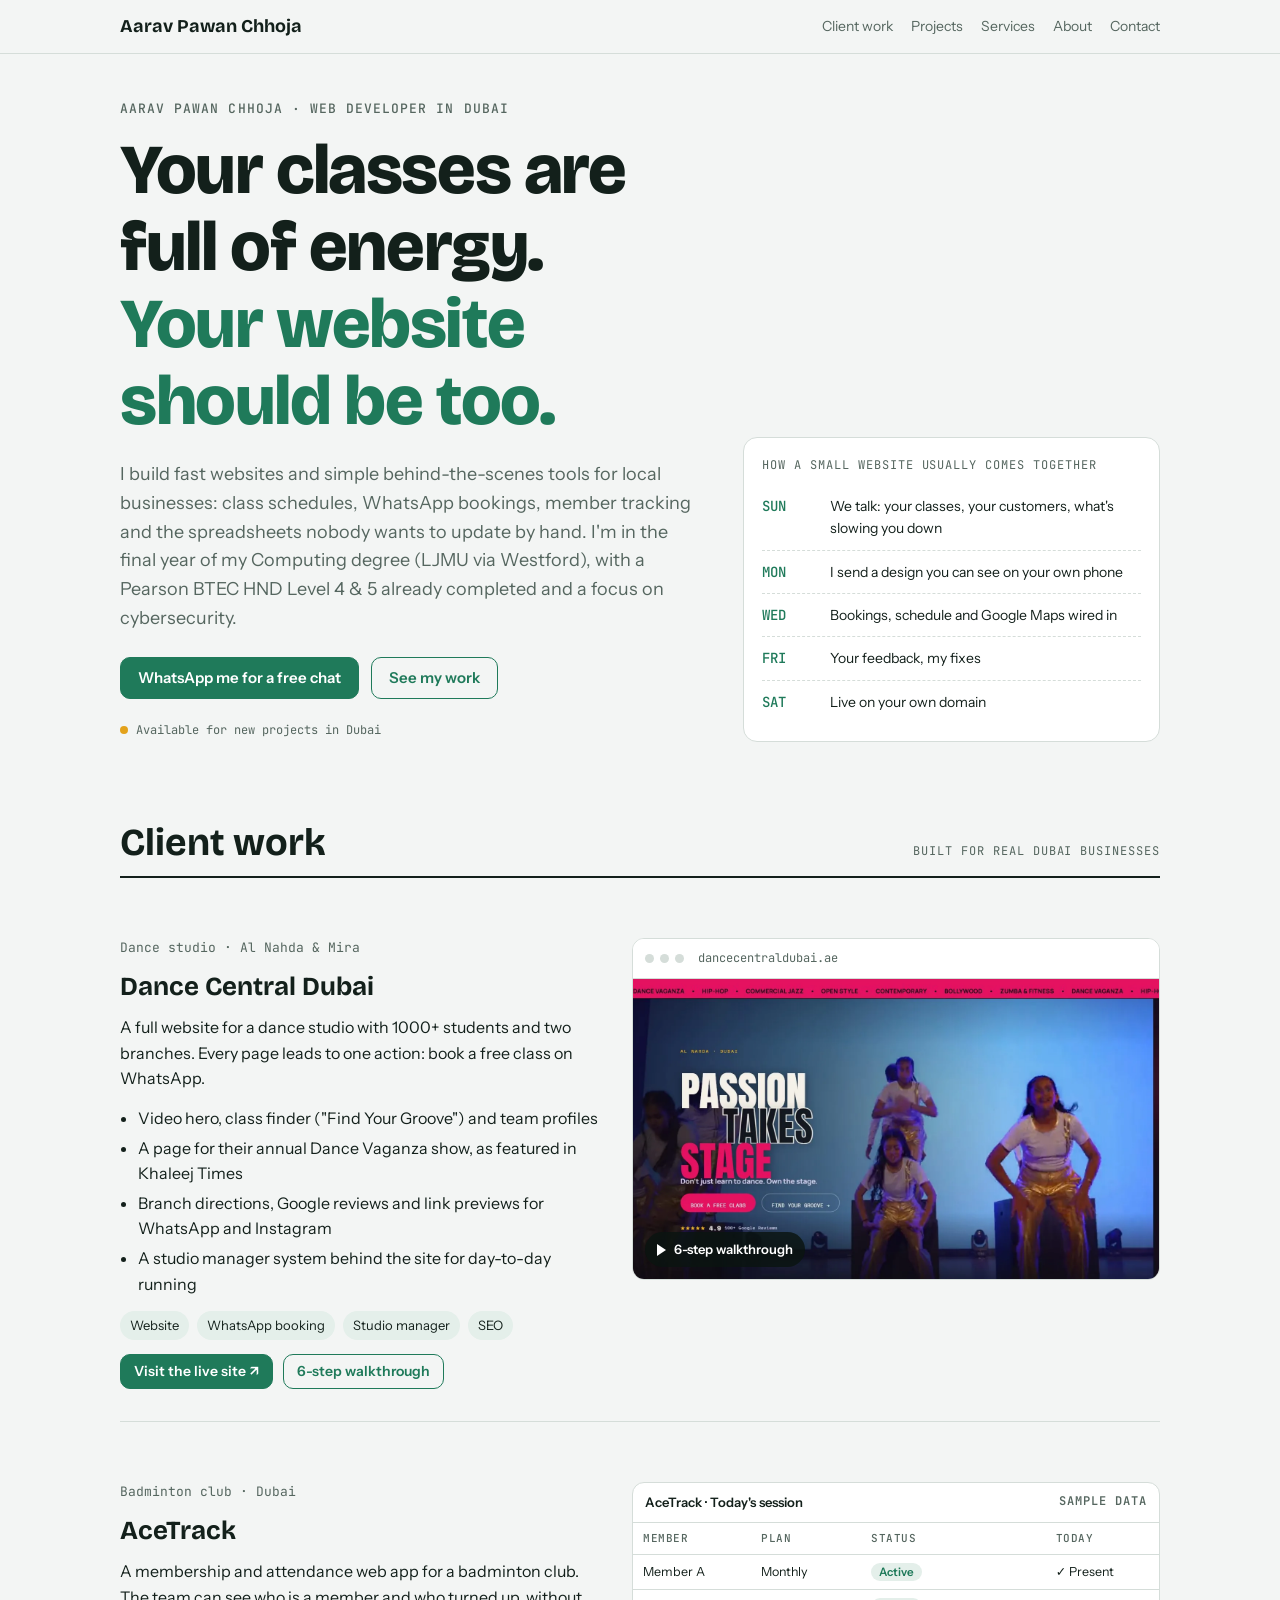
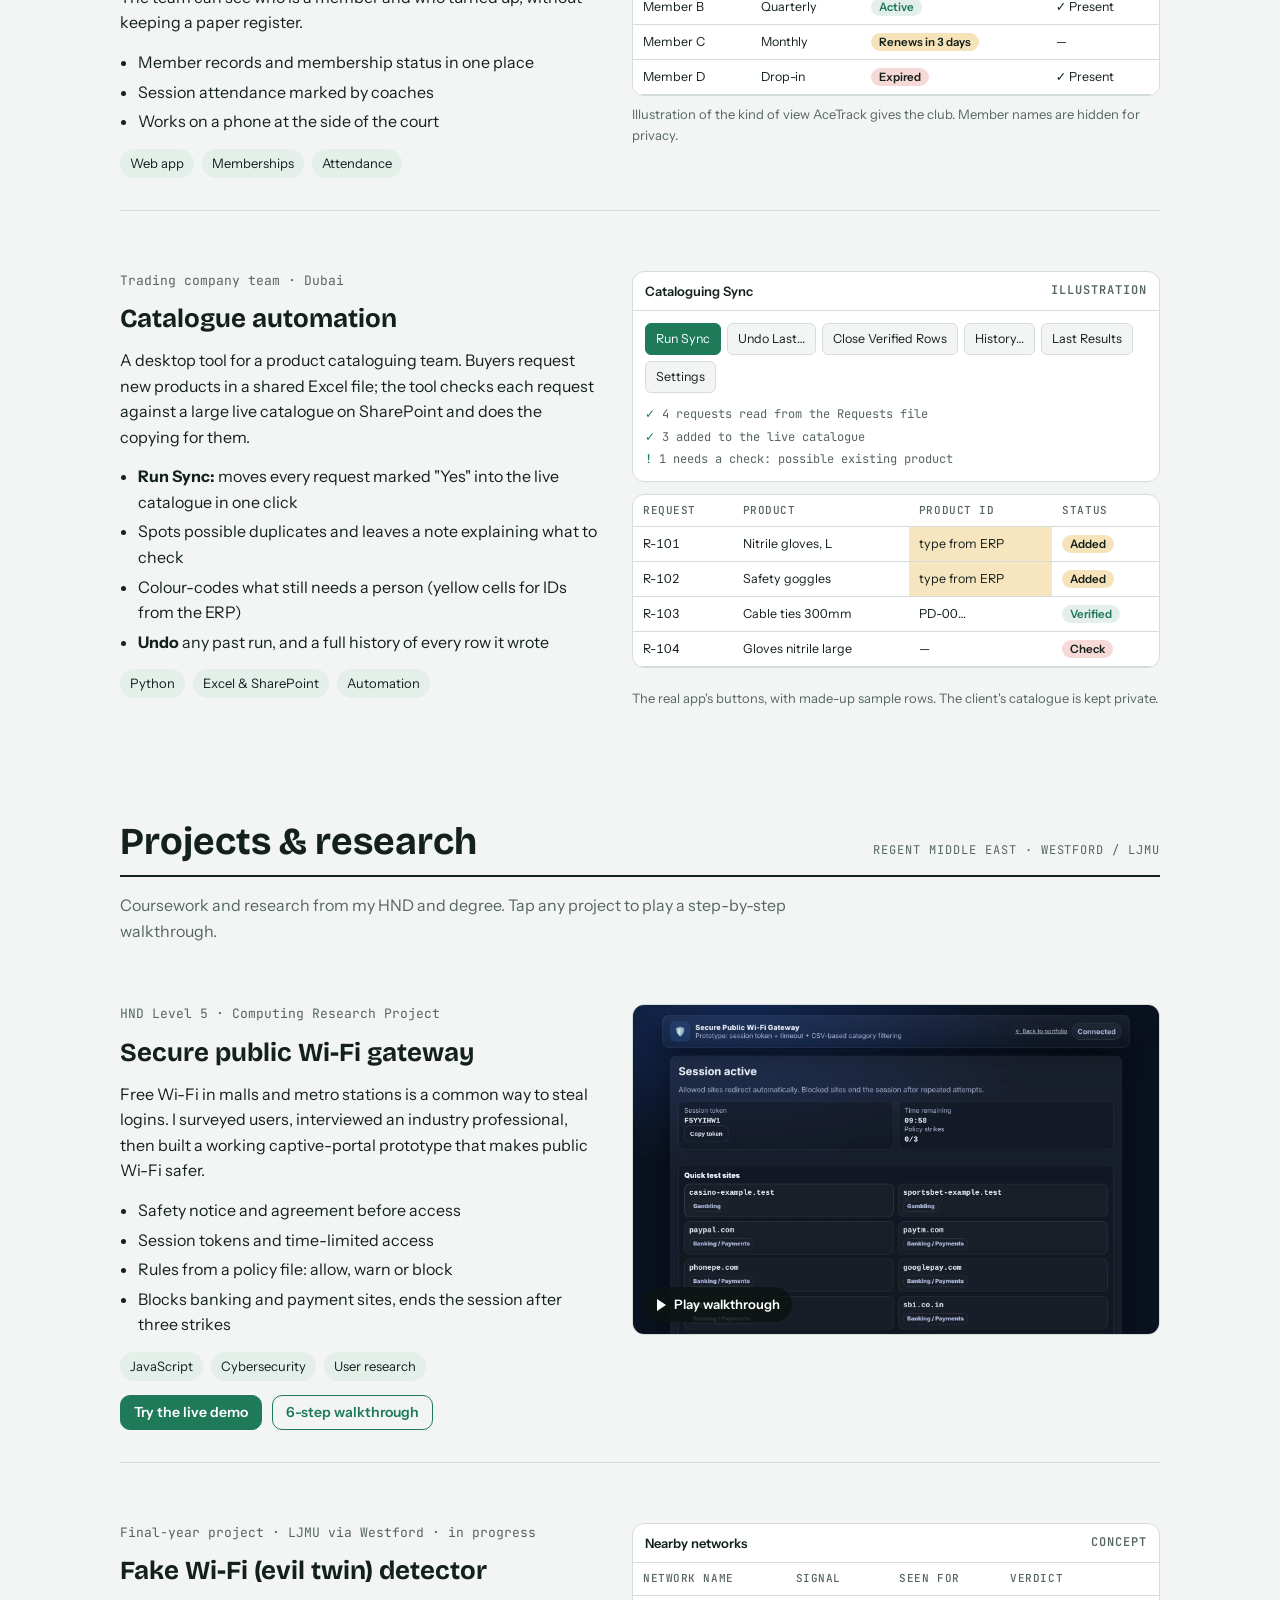
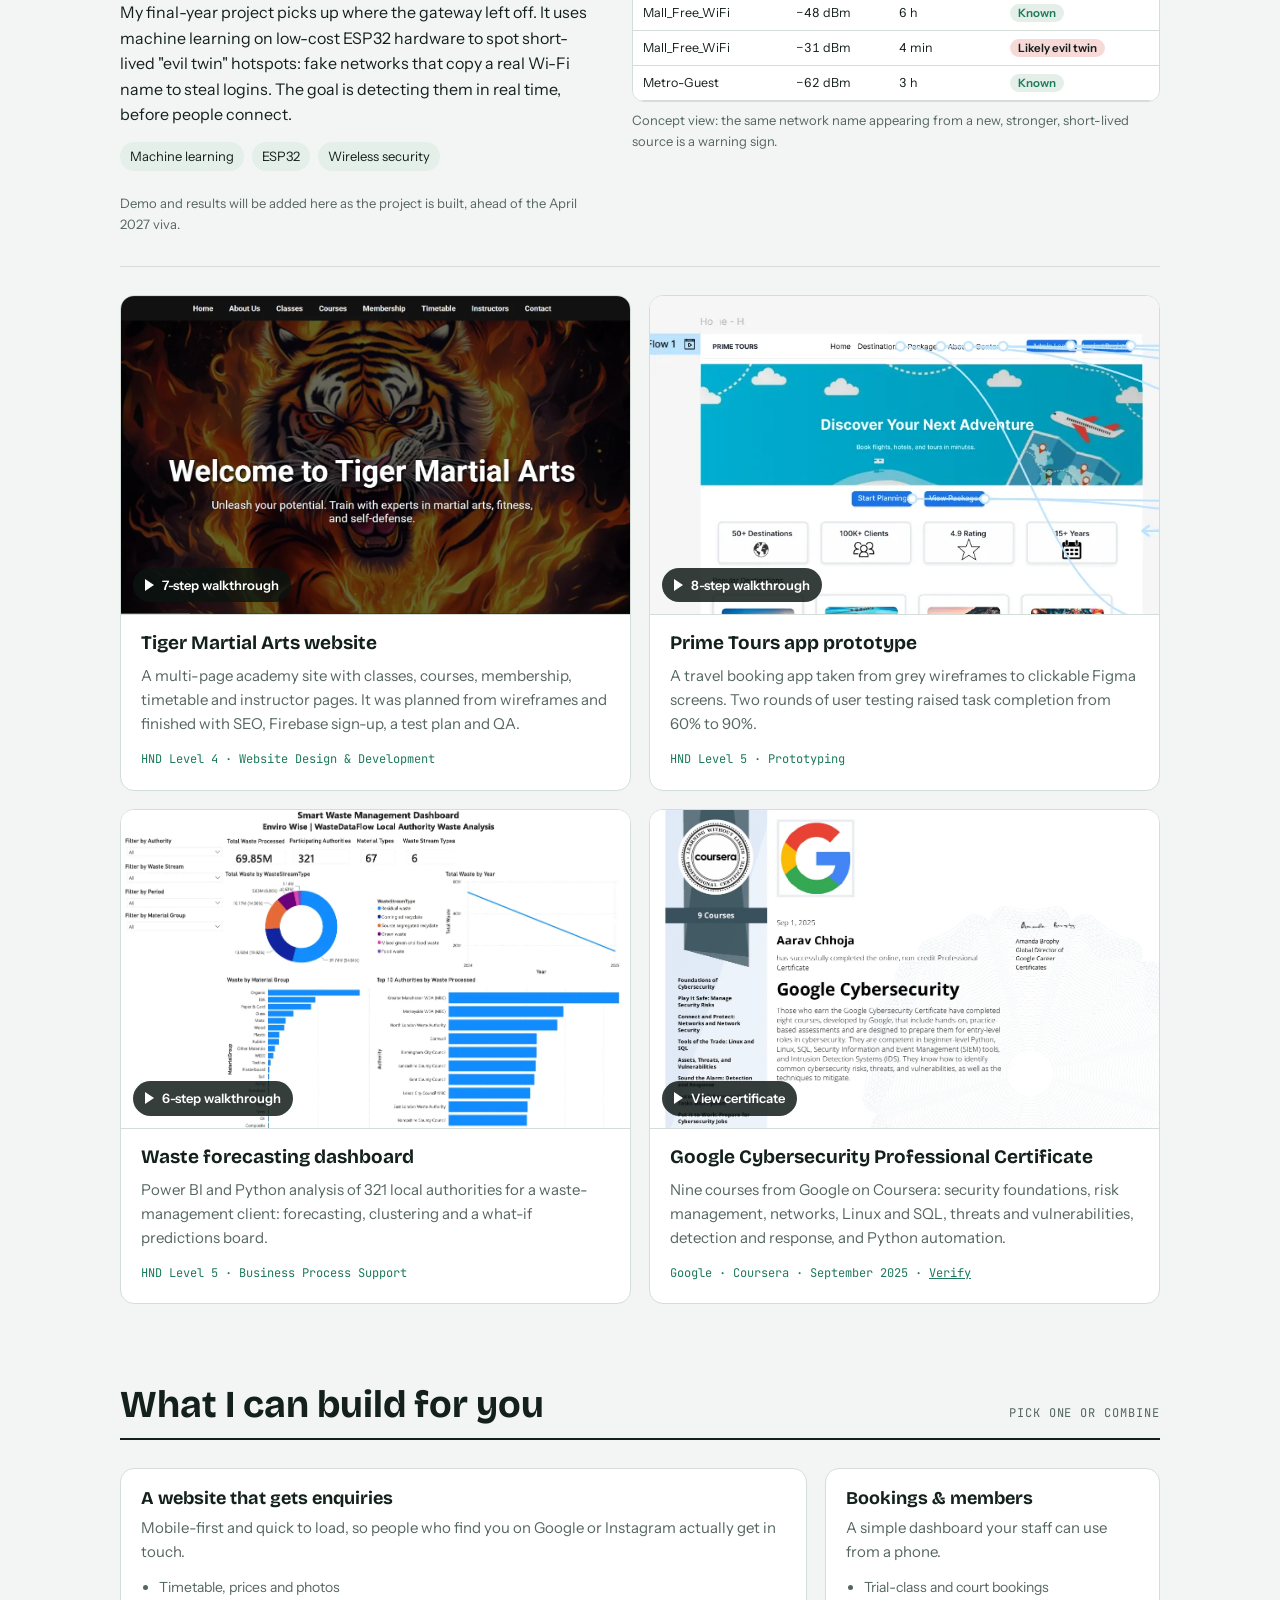
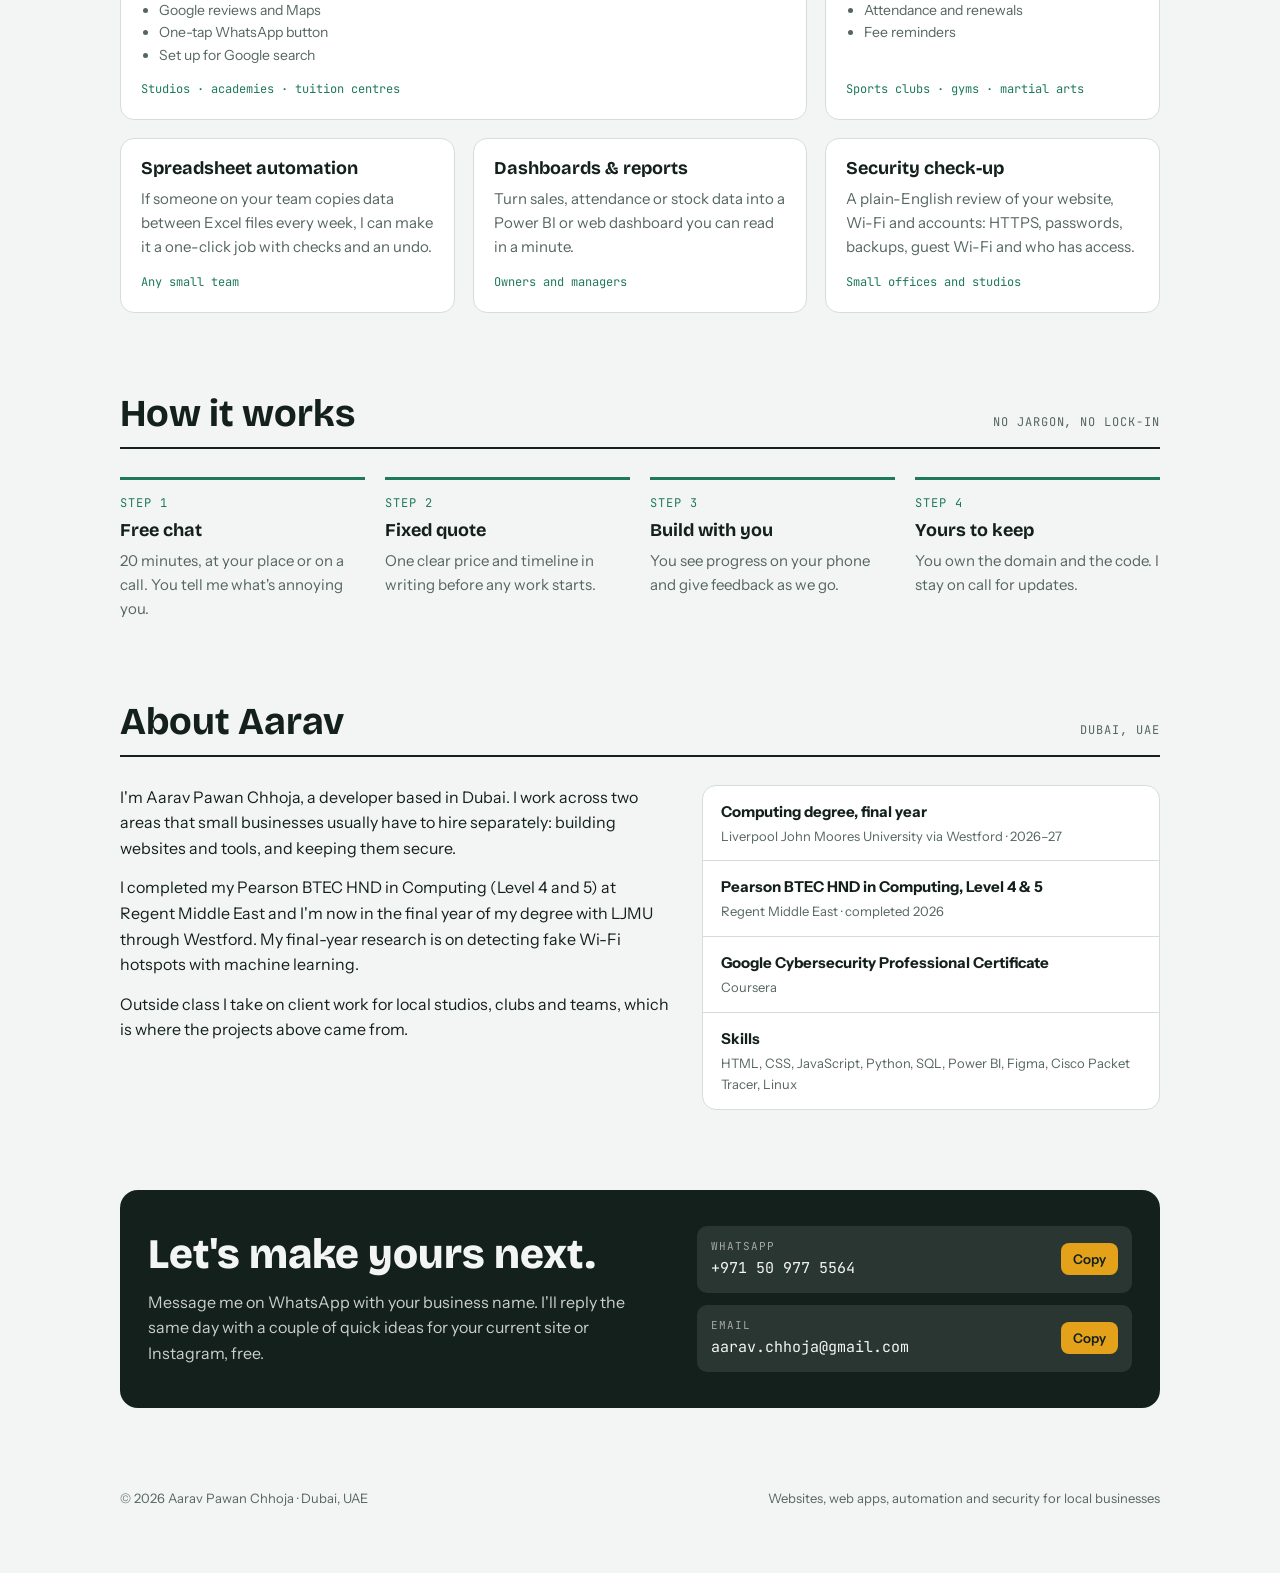
==== index.html @ bdf25ae3 "Add files via upload" ====
<!doctype html>
<html lang="en">
<head>
<meta charset="utf-8">
<meta name="viewport" content="width=device-width, initial-scale=1, viewport-fit=cover">
<title>Aarav Pawan Chhoja | Web Developer &amp; Cybersecurity, Dubai</title>
<meta name="description" content="Aarav Pawan Chhoja is a Dubai-based web developer and cybersecurity student building websites, booking tools and automation for studios, academies, clubs and small businesses.">
<meta name="author" content="Aarav Pawan Chhoja">
<meta name="robots" content="index, follow">
<link rel="canonical" href="https://aarav2006648.github.io/">
<meta name="theme-color" content="#1F7A5A">
<link rel="icon" href="favicon.svg" type="image/svg+xml">

<meta property="og:type" content="website">
<meta property="og:site_name" content="Aarav Pawan Chhoja">
<meta property="og:title" content="Aarav Pawan Chhoja | Web Developer &amp; Cybersecurity, Dubai">
<meta property="og:description" content="Websites, booking tools and automation for Dubai studios, academies and clubs. See live work and project walkthroughs.">
<meta property="og:url" content="https://aarav2006648.github.io/">
<meta property="og:image" content="https://aarav2006648.github.io/assets/og-cover.png">
<meta property="og:image:width" content="1200">
<meta property="og:image:height" content="630">
<meta property="og:locale" content="en_AE">
<meta name="twitter:card" content="summary_large_image">
<meta name="twitter:title" content="Aarav Pawan Chhoja | Web Developer &amp; Cybersecurity, Dubai">
<meta name="twitter:description" content="Websites, booking tools and automation for Dubai studios, academies and clubs.">
<meta name="twitter:image" content="https://aarav2006648.github.io/assets/og-cover.png">

<!-- Paste your Google Search Console verification tag here (see README) -->
<!-- <meta name="google-site-verification" content="YOUR-CODE"> -->

<link rel="preconnect" href="https://fonts.googleapis.com">
<link rel="preconnect" href="https://fonts.gstatic.com" crossorigin>
<link rel="stylesheet" href="https://fonts.googleapis.com/css2?family=Bricolage+Grotesque:opsz,wght@12..96,500;12..96,700;12..96,800&family=Instrument+Sans:wght@400;500;600&family=JetBrains+Mono:wght@400;500&display=swap">
<link rel="stylesheet" href="assets/style.css">

<script type="application/ld+json">
{
  "@context": "https://schema.org",
  "@graph": [
    {
      "@type": "Person",
      "@id": "https://aarav2006648.github.io/#person",
      "name": "Aarav Pawan Chhoja",
      "alternateName": ["Aarav Chhoja"],
      "givenName": "Aarav",
      "familyName": "Chhoja",
      "url": "https://aarav2006648.github.io/",
      "image": "https://aarav2006648.github.io/assets/og-cover.png",
      "jobTitle": "Web Developer and Cybersecurity Student",
      "email": "mailto:aarav.chhoja@gmail.com",
      "telephone": "+971509775564",
      "address": {"@type": "PostalAddress", "addressLocality": "Dubai", "addressCountry": "AE"},
      "alumniOf": [
        {"@type": "CollegeOrUniversity", "name": "Regent Middle East"},
        {"@type": "CollegeOrUniversity", "name": "Westford University College"}
      ],
      "hasCredential": {"@type": "EducationalOccupationalCredential", "name": "Google Cybersecurity Professional Certificate"},
      "knowsAbout": ["Web development", "Cybersecurity", "Network security", "Python automation", "Power BI", "Machine learning", "Database design", "UX prototyping"],
      "sameAs": ["https://github.com/Aarav2006648"]
    },
    {
      "@type": "WebSite",
      "@id": "https://aarav2006648.github.io/#website",
      "url": "https://aarav2006648.github.io/",
      "name": "Aarav Pawan Chhoja",
      "publisher": {"@id": "https://aarav2006648.github.io/#person"},
      "inLanguage": "en"
    }
  ]
}
</script>
</head>
<body>

<header class="nav">
  <div class="nav-in">
    <a class="brand" href="#top">Aarav Pawan Chhoja</a>
    <nav class="nav-links" aria-label="Sections">
      <a href="#work">Client work</a>
      <a href="#projects">Projects</a>
      <a href="#services">Services</a>
      <a href="#about">About</a>
      <a href="#contact">Contact</a>
    </nav>
  </div>
</header>

<main class="wrap" id="top">

  <section class="hero">
    <div>
      <h1><span class="who">Aarav Pawan Chhoja · Web developer in Dubai</span>Your classes are full of energy. <em>Your website should be too.</em></h1>
      <p class="lede">I build fast websites and simple behind-the-scenes tools for local businesses: class schedules, WhatsApp bookings, member tracking and the spreadsheets nobody wants to update by hand. I'm in the final year of my Computing degree (LJMU via Westford), with a Pearson BTEC HND Level 4 &amp; 5 already completed and a focus on cybersecurity.</p>
      <div class="cta">
        <a class="btn primary" href="https://wa.me/971509775564?text=Hi%20Aarav%2C%20I%27d%20like%20to%20chat%20about%20a%20website" target="_blank" rel="noopener">WhatsApp me for a free chat</a>
        <a class="btn" href="#work">See my work</a>
      </div>
      <div class="status"><span class="dot"></span>Available for new projects in Dubai</div>
    </div>
    <aside class="slate" aria-label="How a small website comes together">
      <span class="label">How a small website usually comes together</span>
      <div class="slot"><b>SUN</b><span>We talk: your classes, your customers, what's slowing you down</span></div>
      <div class="slot"><b>MON</b><span>I send a design you can see on your own phone</span></div>
      <div class="slot"><b>WED</b><span>Bookings, schedule and Google Maps wired in</span></div>
      <div class="slot"><b>FRI</b><span>Your feedback, my fixes</span></div>
      <div class="slot"><b>SAT</b><span>Live on your own domain</span></div>
    </aside>
  </section>

  <!-- CLIENT WORK -->
  <section class="sec" id="work" aria-labelledby="work-h">
    <div class="sec-head"><h2 id="work-h">Client work</h2><span class="label">Built for real Dubai businesses</span></div>

    <article class="job" id="project-dance-central">
      <div class="body">
        <span class="client">Dance studio · Al Nahda &amp; Mira</span>
        <h3>Dance Central Dubai</h3>
        <p>A full website for a dance studio with 1000+ students and two branches. Every page leads to one action: book a free class on WhatsApp.</p>
        <ul>
          <li>Video hero, class finder ("Find Your Groove") and team profiles</li>
          <li>A page for their annual Dance Vaganza show, as featured in Khaleej Times</li>
          <li>Branch directions, Google reviews and link previews for WhatsApp and Instagram</li>
          <li>A studio manager system behind the site for day-to-day running</li>
        </ul>
        <div class="chips"><span class="chip">Website</span><span class="chip">WhatsApp booking</span><span class="chip">Studio manager</span><span class="chip">SEO</span></div>
        <div class="row-actions"><a class="btn primary small" href="https://dancecentraldubai.ae" target="_blank" rel="noopener">Visit the live site ↗</a><button class="btn small" type="button" data-walk="dc" data-count="dc">Walkthrough</button></div>
      </div>
      <div class="media">
        <button class="shot frame" type="button" data-walk="dc" aria-label="Play the Dance Central Dubai walkthrough">
          <div class="frame-bar"><i></i><i></i><i></i><span>dancecentraldubai.ae</span></div>
          <img src="assets/img/dc-home.webp" width="1440" height="822" alt="Dance Central Dubai home page: Passion Takes Stage hero with dancers on stage">
          <span class="play" data-count="dc">Walkthrough</span>
        </button>
      </div>
    </article>

    <article class="job" id="project-acetrack">
      <div class="body">
        <span class="client">Badminton club · Dubai</span>
        <h3>AceTrack</h3>
        <p>A membership and attendance web app for a badminton club. The team can see who is a member and who turned up, without keeping a paper register.</p>
        <ul>
          <li>Member records and membership status in one place</li>
          <li>Session attendance marked by coaches</li>
          <li>Works on a phone at the side of the court</li>
        </ul>
        <div class="chips"><span class="chip">Web app</span><span class="chip">Memberships</span><span class="chip">Attendance</span></div>
      </div>
      <div class="media">
        <div class="appwin" aria-label="AceTrack overview">
          <div class="t"><span>AceTrack · Today's session</span><span class="label">Sample data</span></div>
          <div class="sheet-wrap" style="border:0;border-radius:0">
            <table class="sheet">
              <thead><tr><th>Member</th><th>Plan</th><th>Status</th><th>Today</th></tr></thead>
              <tbody>
                <tr><td>Member A</td><td>Monthly</td><td><span class="st done">Active</span></td><td>✓ Present</td></tr>
                <tr><td>Member B</td><td>Quarterly</td><td><span class="st done">Active</span></td><td>✓ Present</td></tr>
                <tr><td>Member C</td><td>Monthly</td><td><span class="st new">Renews in 3 days</span></td><td>—</td></tr>
                <tr><td>Member D</td><td>Drop-in</td><td><span class="st check">Expired</span></td><td>✓ Present</td></tr>
              </tbody>
            </table>
          </div>
        </div>
        <p class="caption">Illustration of the kind of view AceTrack gives the club. Member names are hidden for privacy.</p>
      </div>
    </article>

    <article class="job" id="project-catalogue">
      <div class="body">
        <span class="client">Trading company team · Dubai</span>
        <h3>Catalogue automation</h3>
        <p>A desktop tool for a product cataloguing team. Buyers request new products in a shared Excel file; the tool checks each request against a large live catalogue on SharePoint and does the copying for them.</p>
        <ul>
          <li><b>Run Sync:</b> moves every request marked "Yes" into the live catalogue in one click</li>
          <li>Spots possible duplicates and leaves a note explaining what to check</li>
          <li>Colour-codes what still needs a person (yellow cells for IDs from the ERP)</li>
          <li><b>Undo</b> any past run, and a full history of every row it wrote</li>
        </ul>
        <div class="chips"><span class="chip">Python</span><span class="chip">Excel &amp; SharePoint</span><span class="chip">Automation</span></div>
      </div>
      <div class="media flow">
        <div class="appwin">
          <div class="t"><span>Cataloguing Sync</span><span class="label">Illustration</span></div>
          <div class="btns"><span class="on">Run Sync</span><span>Undo Last…</span><span>Close Verified Rows</span><span>History…</span><span>Last Results</span><span>Settings</span></div>
          <div class="log">
            <span><b>✓</b> 4 requests read from the Requests file</span>
            <span><b>✓</b> 3 added to the live catalogue</span>
            <span><b>!</b> 1 needs a check: possible existing product</span>
          </div>
        </div>
        <div class="sheet-wrap">
          <table class="sheet">
            <thead><tr><th>Request</th><th>Product</th><th>Product ID</th><th>Status</th></tr></thead>
            <tbody>
              <tr><td>R-101</td><td>Nitrile gloves, L</td><td class="y">type from ERP</td><td><span class="st new">Added</span></td></tr>
              <tr><td>R-102</td><td>Safety goggles</td><td class="y">type from ERP</td><td><span class="st new">Added</span></td></tr>
              <tr><td>R-103</td><td>Cable ties 300mm</td><td>PD-00…</td><td><span class="st done">Verified</span></td></tr>
              <tr><td>R-104</td><td>Gloves nitrile large</td><td>—</td><td><span class="st check">Check</span></td></tr>
            </tbody>
          </table>
        </div>
        <p class="caption">The real app's buttons, with made-up sample rows. The client's catalogue is kept private.</p>
      </div>
    </article>
  </section>

  <!-- PROJECTS -->
  <section class="sec" id="projects" aria-labelledby="proj-h">
    <div class="sec-head"><h2 id="proj-h">Projects &amp; research</h2><span class="label">Regent Middle East · Westford / LJMU</span></div>
    <p class="sec-intro">Coursework and research from my HND and degree. Tap any project to play a step-by-step walkthrough.</p>

    <article class="job" id="project-gateway">
      <div class="body">
        <span class="client">HND Level 5 · Computing Research Project</span>
        <h3>Secure public Wi-Fi gateway</h3>
        <p>Free Wi-Fi in malls and metro stations is a common way to steal logins. I surveyed users, interviewed an industry professional, then built a working captive-portal prototype that makes public Wi-Fi safer.</p>
        <ul>
          <li>Safety notice and agreement before access</li>
          <li>Session tokens and time-limited access</li>
          <li>Rules from a policy file: allow, warn or block</li>
          <li>Blocks banking and payment sites, ends the session after three strikes</li>
        </ul>
        <div class="chips"><span class="chip">JavaScript</span><span class="chip">Cybersecurity</span><span class="chip">User research</span></div>
        <div class="row-actions">
          <a class="btn primary small" href="demos/wifi-gateway/index.html">Try the live demo</a>
          <button class="btn small" type="button" data-walk="gateway" data-count="gateway">Walkthrough</button>
        </div>
      </div>
      <div class="media">
        <button class="shot" type="button" data-walk="gateway" aria-label="Play the Wi-Fi gateway walkthrough">
          <img src="assets/img/gateway-3.webp" width="1600" height="1031" alt="Secure Wi-Fi gateway prototype showing an active session with token, timer and policy strikes" loading="lazy">
          <span class="play">Play walkthrough</span>
        </button>
      </div>
    </article>

    <article class="job" id="project-evil-twin">
      <div class="body">
        <span class="client">Final-year project · LJMU via Westford · in progress</span>
        <h3>Fake Wi-Fi (evil twin) detector</h3>
        <p>My final-year project picks up where the gateway left off. It uses machine learning on low-cost ESP32 hardware to spot short-lived "evil twin" hotspots: fake networks that copy a real Wi-Fi name to steal logins. The goal is detecting them in real time, before people connect.</p>
        <div class="chips"><span class="chip">Machine learning</span><span class="chip">ESP32</span><span class="chip">Wireless security</span></div>
        <p class="caption">Demo and results will be added here as the project is built, ahead of the April 2027 viva.</p>
      </div>
      <div class="media">
        <div class="appwin">
          <div class="t"><span>Nearby networks</span><span class="label">Concept</span></div>
          <div class="sheet-wrap" style="border:0;border-radius:0">
            <table class="sheet">
              <thead><tr><th>Network name</th><th>Signal</th><th>Seen for</th><th>Verdict</th></tr></thead>
              <tbody>
                <tr><td>Mall_Free_WiFi</td><td>−48 dBm</td><td>6 h</td><td><span class="st done">Known</span></td></tr>
                <tr><td>Mall_Free_WiFi</td><td>−31 dBm</td><td>4 min</td><td><span class="st check">Likely evil twin</span></td></tr>
                <tr><td>Metro-Guest</td><td>−62 dBm</td><td>3 h</td><td><span class="st done">Known</span></td></tr>
              </tbody>
            </table>
          </div>
        </div>
        <p class="caption">Concept view: the same network name appearing from a new, stronger, short-lived source is a warning sign.</p>
      </div>
    </article>

    <div class="grid2">
      <article class="card" id="project-tiger">
        <button class="shot" type="button" data-walk="tiger" aria-label="Play the Tiger Martial Arts walkthrough">
          <img src="assets/img/tiger-home.webp" width="1600" height="775" alt="Tiger Martial Arts website home page with a fiery tiger hero image" loading="lazy">
          <span class="play" data-count="tiger">Walkthrough</span>
        </button>
        <div class="in">
          <h3>Tiger Martial Arts website</h3>
          <p>A multi-page academy site with classes, courses, membership, timetable and instructor pages. It was planned from wireframes and finished with SEO, Firebase sign-up, a test plan and QA.</p>
          <span class="for">HND Level 4 · Website Design &amp; Development</span>
        </div>
      </article>
      <article class="card" id="project-prime">
        <button class="shot" type="button" data-walk="prime" aria-label="Play the Prime Tours walkthrough">
          <img src="assets/img/prime-hifi-home.webp" width="723" height="646" alt="Prime Tours high-fidelity home page prototype in Figma" loading="lazy">
          <span class="play" data-count="prime">Walkthrough</span>
        </button>
        <div class="in">
          <h3>Prime Tours app prototype</h3>
          <p>A travel booking app taken from grey wireframes to clickable Figma screens. Two rounds of user testing raised task completion from 60% to 90%.</p>
          <span class="for">HND Level 5 · Prototyping</span>
        </div>
      </article>
      <article class="card" id="project-waste">
        <button class="shot" type="button" data-walk="waste" aria-label="Play the waste dashboard walkthrough">
          <img src="assets/img/waste-dashboard.webp" width="1121" height="748" alt="Power BI smart waste management dashboard" loading="lazy">
          <span class="play" data-count="waste">Walkthrough</span>
        </button>
        <div class="in">
          <h3>Waste forecasting dashboard</h3>
          <p>Power BI and Python analysis of 321 local authorities for a waste-management client: forecasting, clustering and a what-if predictions board.</p>
          <span class="for">HND Level 5 · Business Process Support</span>
        </div>
      </article>
      <article class="card" id="project-cert">
        <button class="shot" type="button" data-walk="cert" aria-label="View the Google Cybersecurity certificate">
          <img src="assets/img/google-cert.webp" width="1210" height="935" alt="Google Cybersecurity Professional Certificate awarded to Aarav Chhoja by Coursera, September 2025" loading="lazy">
          <span class="play">View certificate</span>
        </button>
        <div class="in">
          <h3>Google Cybersecurity Professional Certificate</h3>
          <p>Nine courses from Google on Coursera: security foundations, risk management, networks, Linux and SQL, threats and vulnerabilities, detection and response, and Python automation.</p>
          <span class="for">Google · Coursera · September 2025 · <a href="https://coursera.org/verify/professional-cert/GIMNR2IZUKOW" target="_blank" rel="noopener">Verify</a></span>
        </div>
      </article>
    </div>
  </section>

  <!-- SERVICES -->
  <section class="sec" id="services" aria-labelledby="svc-h">
    <div class="sec-head"><h2 id="svc-h">What I can build for you</h2><span class="label">Pick one or combine</span></div>
    <div class="grid3">
      <div class="svc wide"><h3>A website that gets enquiries</h3><p>Mobile-first and quick to load, so people who find you on Google or Instagram actually get in touch.</p><ul><li>Timetable, prices and photos</li><li>Google reviews and Maps</li><li>One-tap WhatsApp button</li><li>Set up for Google search</li></ul><span class="for">Studios · academies · tuition centres</span></div>
      <div class="svc"><h3>Bookings &amp; members</h3><p>A simple dashboard your staff can use from a phone.</p><ul><li>Trial-class and court bookings</li><li>Attendance and renewals</li><li>Fee reminders</li></ul><span class="for">Sports clubs · gyms · martial arts</span></div>
      <div class="svc"><h3>Spreadsheet automation</h3><p>If someone on your team copies data between Excel files every week, I can make it a one-click job with checks and an undo.</p><span class="for">Any small team</span></div>
      <div class="svc"><h3>Dashboards &amp; reports</h3><p>Turn sales, attendance or stock data into a Power BI or web dashboard you can read in a minute.</p><span class="for">Owners and managers</span></div>
      <div class="svc"><h3>Security check-up</h3><p>A plain-English review of your website, Wi-Fi and accounts: HTTPS, passwords, backups, guest Wi-Fi and who has access.</p><span class="for">Small offices and studios</span></div>
    </div>
  </section>

  <!-- HOW IT WORKS -->
  <section class="sec" aria-labelledby="how-h">
    <div class="sec-head"><h2 id="how-h">How it works</h2><span class="label">No jargon, no lock-in</span></div>
    <div class="steps">
      <div class="step"><span class="label">Step 1</span><h3>Free chat</h3><p>20 minutes, at your place or on a call. You tell me what's annoying you.</p></div>
      <div class="step"><span class="label">Step 2</span><h3>Fixed quote</h3><p>One clear price and timeline in writing before any work starts.</p></div>
      <div class="step"><span class="label">Step 3</span><h3>Build with you</h3><p>You see progress on your phone and give feedback as we go.</p></div>
      <div class="step"><span class="label">Step 4</span><h3>Yours to keep</h3><p>You own the domain and the code. I stay on call for updates.</p></div>
    </div>
  </section>

  <!-- ABOUT -->
  <section class="sec" id="about" aria-labelledby="about-h">
    <div class="sec-head"><h2 id="about-h">About Aarav</h2><span class="label">Dubai, UAE</span></div>
    <div class="about">
      <div class="body">
        <p>I'm Aarav Pawan Chhoja, a developer based in Dubai. I work across two areas that small businesses usually have to hire separately: building websites and tools, and keeping them secure.</p>
        <p>I completed my Pearson BTEC HND in Computing (Level 4 and 5) at Regent Middle East and I'm now in the final year of my degree with LJMU through Westford. My final-year research is on detecting fake Wi-Fi hotspots with machine learning.</p>
        <p>Outside class I take on client work for local studios, clubs and teams, which is where the projects above came from.</p>
      </div>
      <div class="creds">
        <div class="cred"><b>Computing degree, final year</b><span>Liverpool John Moores University via Westford · 2026–27</span></div>
        <div class="cred"><b>Pearson BTEC HND in Computing, Level 4 &amp; 5</b><span>Regent Middle East · completed 2026</span></div>
        <div class="cred"><b>Google Cybersecurity Professional Certificate</b><span>Coursera</span></div>
        <div class="cred"><b>Skills</b><span>HTML, CSS, JavaScript, Python, SQL, Power BI, Figma, Cisco Packet Tracer, Linux</span></div>
      </div>
    </div>
  </section>

  <!-- CONTACT -->
  <section class="contact" id="contact" aria-labelledby="c-h">
    <div>
      <h2 id="c-h">Let's make yours next.</h2>
      <p>Message me on WhatsApp with your business name. I'll reply the same day with a couple of quick ideas for your current site or Instagram, free.</p>
    </div>
    <div class="lines">
      <div class="line"><div><div class="k">WhatsApp</div><a class="v" id="wa" href="https://wa.me/971509775564" target="_blank" rel="noopener">+971 50 977 5564</a></div><button class="copy" data-target="wa" type="button">Copy</button></div>
      <div class="line"><div><div class="k">Email</div><span class="v" id="em">aarav.chhoja@gmail.com</span></div><button class="copy" data-target="em" type="button">Copy</button></div>
    </div>
  </section>

  <footer class="foot">
    <span>© <span id="yr">2026</span> Aarav Pawan Chhoja · Dubai, UAE</span>
    <span>Websites, web apps, automation and security for local businesses</span>
  </footer>
</main>

<dialog class="viewer" id="viewer" aria-label="Project walkthrough">
  <div class="v-in">
    <div class="v-top"><h3>Walkthrough</h3><button class="v-close" type="button">Close</button></div>
    <div class="v-stage"><img src="" alt=""></div>
    <div class="v-bar"><i></i></div>
    <div class="v-foot">
      <div class="v-cap"><span class="n"></span><p></p></div>
      <div class="v-ctl"><button type="button" data-act="prev" aria-label="Previous step">←</button><button type="button" class="play" data-act="play">Play</button><button type="button" data-act="next" aria-label="Next step">→</button></div>
    </div>
  </div>
</dialog>

<script src="assets/site.js"></script>
</body>
</html>
---- assets/style.css ----
/* Layout: a class-timetable motif. Work reads like slots on a studio schedule; one bold hero, quiet rest. */
:root{
  --bg:#F3F5F4; --surface:#FFFFFF; --ink:#13201B; --muted:#55665F; --line:#D5DDD9;
  --accent:#1F7A5A; --accent-ink:#FFFFFF; --signal:#E3A21A; --chip:#E4EFEA; --shade:rgba(10,20,16,.82);
  --display:"Bricolage Grotesque","Segoe UI",system-ui,sans-serif;
  --body:"Instrument Sans","Segoe UI",system-ui,sans-serif;
  --mono:"JetBrains Mono",ui-monospace,Menlo,Consolas,monospace;
  color-scheme:light;
}
@media (prefers-color-scheme:dark){:root:not([data-theme="light"]){
  --bg:#0E1513; --surface:#16201D; --ink:#E8EFEC; --muted:#97A9A2; --line:#28342F;
  --accent:#4FC296; --accent-ink:#0B1411; --signal:#F2B840; --chip:#1D2B26; --shade:rgba(0,0,0,.86); color-scheme:dark}}
:root[data-theme="dark"]{
  --bg:#0E1513; --surface:#16201D; --ink:#E8EFEC; --muted:#97A9A2; --line:#28342F;
  --accent:#4FC296; --accent-ink:#0B1411; --signal:#F2B840; --chip:#1D2B26; --shade:rgba(0,0,0,.86); color-scheme:dark}

*{box-sizing:border-box}
html{scroll-behavior:smooth}
@media (prefers-reduced-motion:reduce){html{scroll-behavior:auto}}
body{margin:0;background:var(--bg);color:var(--ink);font-family:var(--body);font-size:16px;line-height:1.6}
img{max-width:100%;height:auto;display:block}
h1,h2,h3{font-family:var(--display);text-wrap:balance;margin:0;line-height:1.1}
p{margin:0}
a{color:var(--accent)}
a:focus-visible,button:focus-visible{outline:3px solid var(--signal);outline-offset:3px;border-radius:6px}
.label{font-family:var(--mono);font-size:12px;letter-spacing:.08em;text-transform:uppercase;color:var(--muted)}
.wrap{max-width:1080px;margin:0 auto;padding-inline:20px;padding-block:0 64px;display:flex;flex-direction:column;gap:80px}

/* nav */
.nav{position:sticky;top:0;z-index:20;background:color-mix(in srgb,var(--bg) 88%,transparent);backdrop-filter:blur(8px);border-bottom:1px solid var(--line)}
.nav-in{max-width:1080px;margin:0 auto;padding:12px 20px;display:flex;justify-content:space-between;align-items:center;gap:16px;flex-wrap:wrap}
.brand{font-family:var(--display);font-weight:700;font-size:18px;text-decoration:none;color:var(--ink)}
.nav-links{display:flex;gap:18px;flex-wrap:wrap;font-size:14px}
.nav-links a{color:var(--muted);text-decoration:none}
.nav-links a:hover{color:var(--ink)}

/* hero */
.hero{display:grid;grid-template-columns:1.4fr 1fr;gap:40px;align-items:end;padding-top:48px}
.hero h1{font-size:clamp(36px,6.2vw,70px);font-weight:800;letter-spacing:-.02em}
.hero h1 .who{display:block;font-family:var(--mono);font-size:13px;font-weight:500;letter-spacing:.08em;text-transform:uppercase;color:var(--muted);margin-bottom:16px}
.hero h1 em{font-style:normal;color:var(--accent)}
.lede{font-size:18px;color:var(--muted);max-width:54ch;margin-top:20px}
.status{display:inline-flex;align-items:center;gap:8px;font-family:var(--mono);font-size:12px;color:var(--muted);margin-top:22px}
.dot{width:8px;height:8px;border-radius:50%;background:var(--signal)}
.cta{display:flex;gap:12px;flex-wrap:wrap;margin-top:24px}
.btn{display:inline-flex;align-items:center;gap:8px;padding:11px 17px;border-radius:10px;font-weight:600;text-decoration:none;font-family:var(--body);font-size:15px;border:1px solid var(--accent);cursor:pointer;background:transparent;color:var(--accent);line-height:1.2}
.btn.primary{background:var(--accent);color:var(--accent-ink)}
.btn.small{padding:8px 13px;font-size:14px}
@media (prefers-reduced-motion:no-preference){.btn{transition:transform .15s}.btn:hover{transform:translateY(-1px)}}
.slate{background:var(--surface);border:1px solid var(--line);border-radius:14px;padding:18px;min-width:0}
.slate .label{margin-bottom:10px;display:block}
.slot{display:grid;grid-template-columns:56px 1fr;gap:12px;padding:10px 0;border-top:1px dashed var(--line);font-size:14px}
.slot:first-of-type{border-top:0}
.slot b{font-family:var(--mono);font-weight:500;color:var(--accent)}

/* sections */
.sec{display:flex;flex-direction:column;gap:28px;scroll-margin-top:80px}
.sec-head{display:flex;justify-content:space-between;align-items:baseline;gap:16px;flex-wrap:wrap;border-bottom:2px solid var(--ink);padding-bottom:12px}
.sec-head h2{font-size:clamp(26px,3.6vw,38px);font-weight:700}
.sec-intro{color:var(--muted);max-width:66ch;margin-top:-12px}

/* project rows */
.job{display:grid;grid-template-columns:minmax(0,1fr) minmax(0,1.1fr);gap:32px;padding-block:32px;border-bottom:1px solid var(--line);align-items:start;scroll-margin-top:80px}
.job:last-child{border-bottom:0}
.job .body{display:flex;flex-direction:column;gap:14px;min-width:0}
.job .client{font-family:var(--mono);font-size:13px;color:var(--muted)}
.job h3{font-size:26px;font-weight:700}
.job ul{margin:0;padding-left:18px;display:flex;flex-direction:column;gap:4px}
.chips{display:flex;flex-wrap:wrap;gap:8px}
.chip{background:var(--chip);color:var(--ink);font-size:13px;padding:4px 10px;border-radius:999px}
.row-actions{display:flex;gap:10px;flex-wrap:wrap;align-items:center}

/* media frame with walkthrough trigger */
.shot{position:relative;border-radius:12px;overflow:hidden;border:1px solid var(--line);background:var(--surface);cursor:pointer;padding:0;display:block;width:100%;text-align:left;font:inherit;color:inherit}
.shot img{width:100%;aspect-ratio:16/10;object-fit:cover;object-position:top}
.shot .play{position:absolute;left:12px;bottom:12px;background:var(--shade);color:#fff;font-size:13px;font-weight:600;padding:7px 12px;border-radius:999px;display:flex;gap:8px;align-items:center}
.shot .play::before{content:"";width:0;height:0;border-left:9px solid #fff;border-top:6px solid transparent;border-bottom:6px solid transparent}
@media (prefers-reduced-motion:no-preference){.shot img{transition:transform .4s}.shot:hover img{transform:scale(1.02)}}

/* browser-frame preview for live site */
.frame{border:1px solid var(--line);border-radius:12px;overflow:hidden;background:var(--surface)}
.frame-bar{display:flex;gap:6px;align-items:center;padding:10px 12px;border-bottom:1px solid var(--line);font-family:var(--mono);font-size:12px;color:var(--muted)}
.frame-bar i{width:9px;height:9px;border-radius:50%;background:var(--line);display:inline-block}
.frame-bar span{margin-left:8px;min-width:0;overflow:hidden;text-overflow:ellipsis;white-space:nowrap}
.dc{background:#150E1B;color:#F6EFFA;padding:28px 24px;display:flex;flex-direction:column;gap:14px}
.dc .tick{font-family:var(--mono);font-size:11px;letter-spacing:.12em;color:#C9A2E6;white-space:nowrap;overflow:hidden}
.dc h4{font-family:var(--display);font-size:clamp(30px,4.5vw,44px);margin:0;letter-spacing:.02em;font-weight:800}
.dc p{opacity:.8;font-size:14px}
.dc .pills{display:flex;gap:8px;flex-wrap:wrap}
.dc .pills span{border:1px solid #6E4A8E;border-radius:999px;padding:5px 11px;font-size:12px}
.dc .pills span.fill{background:#8D3FD1;border-color:#8D3FD1;color:#fff}
.dc .stats{display:grid;grid-template-columns:repeat(3,1fr);gap:10px;border-top:1px solid #3A2A4A;padding-top:14px;font-size:12px}
.dc .stats b{display:block;font-family:var(--display);font-size:22px}
.caption{font-size:13px;color:var(--muted);margin-top:8px}

/* catalogue illustration */
.flow{display:flex;flex-direction:column;gap:12px}
.appwin{border:1px solid var(--line);border-radius:12px;background:var(--surface);overflow:hidden}
.appwin .t{padding:9px 12px;border-bottom:1px solid var(--line);font-size:13px;font-weight:600;display:flex;justify-content:space-between}
.appwin .btns{display:flex;flex-wrap:wrap;gap:6px;padding:12px}
.appwin .btns span{border:1px solid var(--line);border-radius:6px;padding:5px 10px;font-size:12.5px;background:var(--bg)}
.appwin .btns span.on{background:var(--accent);color:var(--accent-ink);border-color:var(--accent)}
.appwin .log{font-family:var(--mono);font-size:12px;padding:0 12px 12px;color:var(--muted);display:flex;flex-direction:column;gap:3px}
.appwin .log b{color:var(--accent);font-weight:500}
.sheet-wrap{overflow-x:auto;border:1px solid var(--line);border-radius:12px;background:var(--surface)}
.sheet{border-collapse:collapse;width:100%;min-width:460px;font-size:12.5px;font-variant-numeric:tabular-nums}
.sheet th,.sheet td{border-bottom:1px solid var(--line);padding:7px 10px;text-align:left;white-space:nowrap}
.sheet th{font-family:var(--mono);font-weight:500;font-size:11px;color:var(--muted);text-transform:uppercase;letter-spacing:.05em}
.sheet td.y{background:color-mix(in srgb,var(--signal) 28%,transparent)}
.st{font-size:11.5px;padding:2px 8px;border-radius:999px;font-weight:600}
.st.check{background:color-mix(in srgb,#D9534F 22%,transparent);color:var(--ink)}
.st.new{background:color-mix(in srgb,var(--signal) 30%,transparent);color:var(--ink)}
.st.done{background:var(--chip);color:var(--accent)}

/* grids */
.grid3{display:grid;grid-template-columns:repeat(3,minmax(0,1fr));gap:18px}
.card{background:var(--surface);border:1px solid var(--line);border-radius:14px;overflow:hidden;display:flex;flex-direction:column;min-width:0;scroll-margin-top:80px}
.card .shot{border:0;border-bottom:1px solid var(--line);border-radius:0}
.card .in{padding:18px 20px 20px;display:flex;flex-direction:column;gap:10px;flex:1}
.card h3{font-size:19px;font-weight:700}
.card p{color:var(--muted);font-size:15px}
.card .for{font-family:var(--mono);font-size:12px;color:var(--accent);margin-top:auto;padding-top:4px}
.svc{background:var(--surface);border:1px solid var(--line);border-radius:14px;padding:20px;display:flex;flex-direction:column;gap:8px;min-width:0}
.svc h3{font-size:18px;font-weight:700}
.svc p{color:var(--muted);font-size:15px}
.svc ul{margin:4px 0 0;padding-left:18px;font-size:14px;color:var(--muted)}
.svc .for{font-family:var(--mono);font-size:12px;color:var(--accent);margin-top:auto;padding-top:6px}
.steps{display:grid;grid-template-columns:repeat(4,minmax(0,1fr));gap:20px}
.step{display:flex;flex-direction:column;gap:8px;border-top:3px solid var(--accent);padding-top:14px}
.step .label{color:var(--accent)}
.step h3{font-size:18px;font-weight:700}
.step p{font-size:15px;color:var(--muted)}

/* about */
.about{display:grid;grid-template-columns:1.2fr 1fr;gap:32px}
.about p{max-width:62ch}
.about .body{display:flex;flex-direction:column;gap:14px}
.creds{display:flex;flex-direction:column;gap:0;border:1px solid var(--line);border-radius:14px;background:var(--surface)}
.cred{padding:14px 18px;border-top:1px solid var(--line);display:flex;flex-direction:column;gap:2px}
.cred:first-child{border-top:0}
.cred b{font-size:15px}
.cred span{font-size:13px;color:var(--muted)}

/* contact */
.contact{background:var(--ink);color:var(--bg);border-radius:18px;padding:36px 28px;display:grid;grid-template-columns:1.2fr 1fr;gap:28px;align-items:center;scroll-margin-top:80px}
.contact h2{font-size:clamp(28px,4vw,42px);font-weight:800;color:var(--bg)}
.contact p{color:var(--bg);opacity:.82;margin-top:12px;max-width:46ch}
.lines{display:flex;flex-direction:column;gap:12px;min-width:0}
.line{display:flex;justify-content:space-between;align-items:center;gap:12px;background:color-mix(in srgb,var(--bg) 10%,transparent);border-radius:10px;padding:12px 14px;flex-wrap:wrap}
.line .k{font-family:var(--mono);font-size:11px;letter-spacing:.08em;text-transform:uppercase;color:var(--bg);opacity:.6}
.line .v{font-family:var(--mono);font-size:15px;word-break:break-all;color:var(--bg)}
.line a.v{text-decoration:none}
.copy{background:var(--signal);color:#13201B;border:0;border-radius:8px;padding:8px 12px;font-weight:600;font-family:var(--body);cursor:pointer}
.foot{font-size:13px;color:var(--muted);display:flex;justify-content:space-between;gap:12px;flex-wrap:wrap}

/* walkthrough viewer */
dialog.viewer{border:0;padding:0;background:transparent;max-width:min(1100px,94vw);width:100%;color:#fff}
dialog.viewer::backdrop{background:var(--shade)}
.v-in{background:#0F1714;border-radius:16px;overflow:hidden;display:flex;flex-direction:column}
.v-top{display:flex;justify-content:space-between;align-items:center;gap:12px;padding:12px 16px;border-bottom:1px solid #26332E}
.v-top h3{font-size:17px;color:#fff}
.v-close{background:transparent;border:1px solid #3A4A44;color:#fff;border-radius:8px;padding:6px 10px;cursor:pointer;font:inherit}
.v-stage{background:#0A100E;display:flex;align-items:center;justify-content:center;max-height:68vh;min-height:220px}
.v-stage img{max-height:68vh;width:auto;max-width:100%;object-fit:contain}
.v-bar{height:3px;background:#26332E}
.v-bar i{display:block;height:100%;background:#4FC296;width:0}
.v-foot{display:grid;grid-template-columns:1fr auto;gap:16px;padding:14px 16px;align-items:center}
.v-cap{min-width:0}
.v-cap .n{font-family:var(--mono);font-size:12px;color:#97A9A2}
.v-cap p{font-size:15px;color:#E8EFEC;margin-top:2px}
.v-ctl{display:flex;gap:8px}
.v-ctl button{background:#1D2B26;color:#fff;border:1px solid #33433D;border-radius:8px;padding:8px 12px;cursor:pointer;font:inherit;font-size:14px}
.v-ctl button.play{background:#4FC296;color:#0B1411;border-color:#4FC296;font-weight:600}

@media (max-width:860px){
  .hero,.contact,.about,.job{grid-template-columns:minmax(0,1fr)}
  .grid3{grid-template-columns:repeat(2,minmax(0,1fr))}
  .steps{grid-template-columns:repeat(2,minmax(0,1fr))}
  .job .media{order:-1}
}
@media (max-width:560px){
  .grid3,.steps{grid-template-columns:minmax(0,1fr)}
  .nav-links{display:none}
  .v-foot{grid-template-columns:1fr}
  .dc .stats{grid-template-columns:1fr 1fr 1fr}
}
.media{min-width:0}
.grid2{display:grid;grid-template-columns:repeat(2,minmax(0,1fr));gap:18px}
.svc.wide{grid-column:span 2}
.shot.frame .frame-bar{background:var(--surface)}
.shot.frame img{aspect-ratio:16/9.13;object-position:top}
@media (max-width:860px){.svc.wide{grid-column:span 2}}
@media (max-width:560px){.grid2{grid-template-columns:minmax(0,1fr)}.svc.wide{grid-column:auto}}
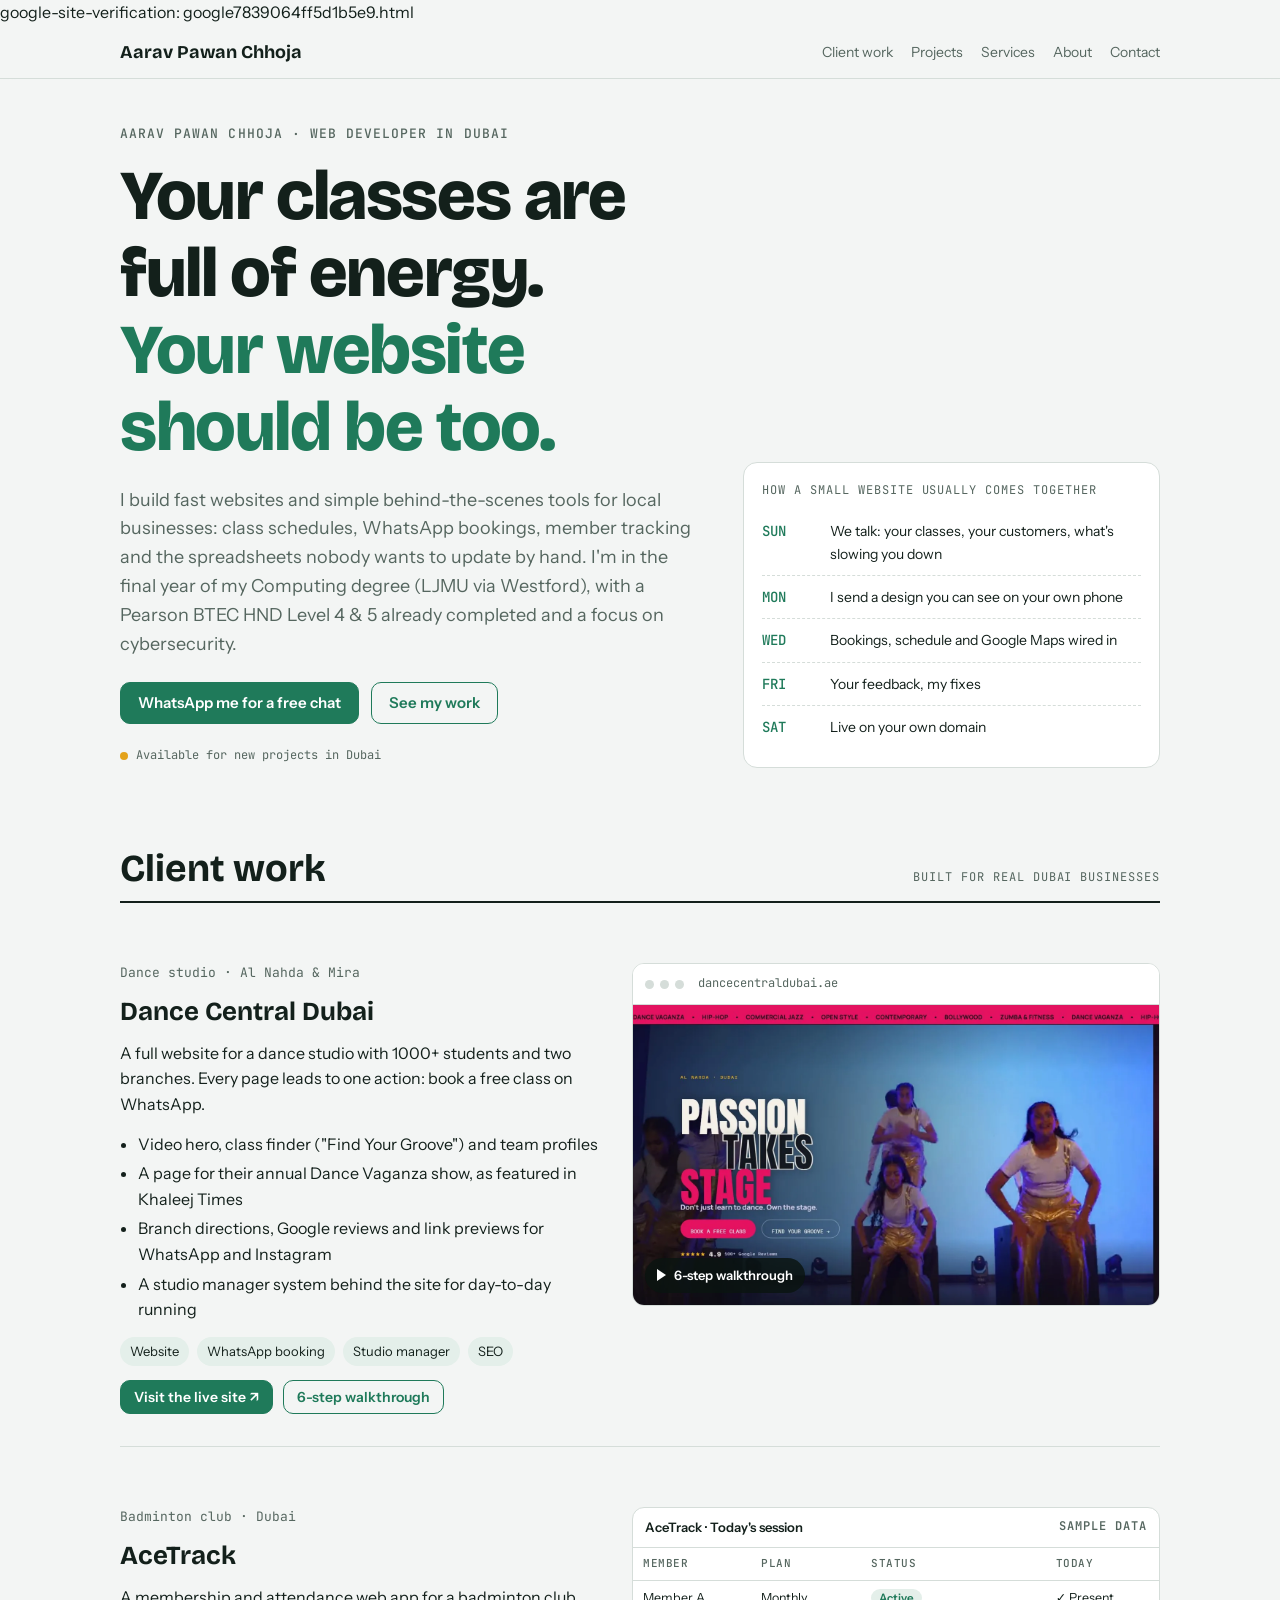
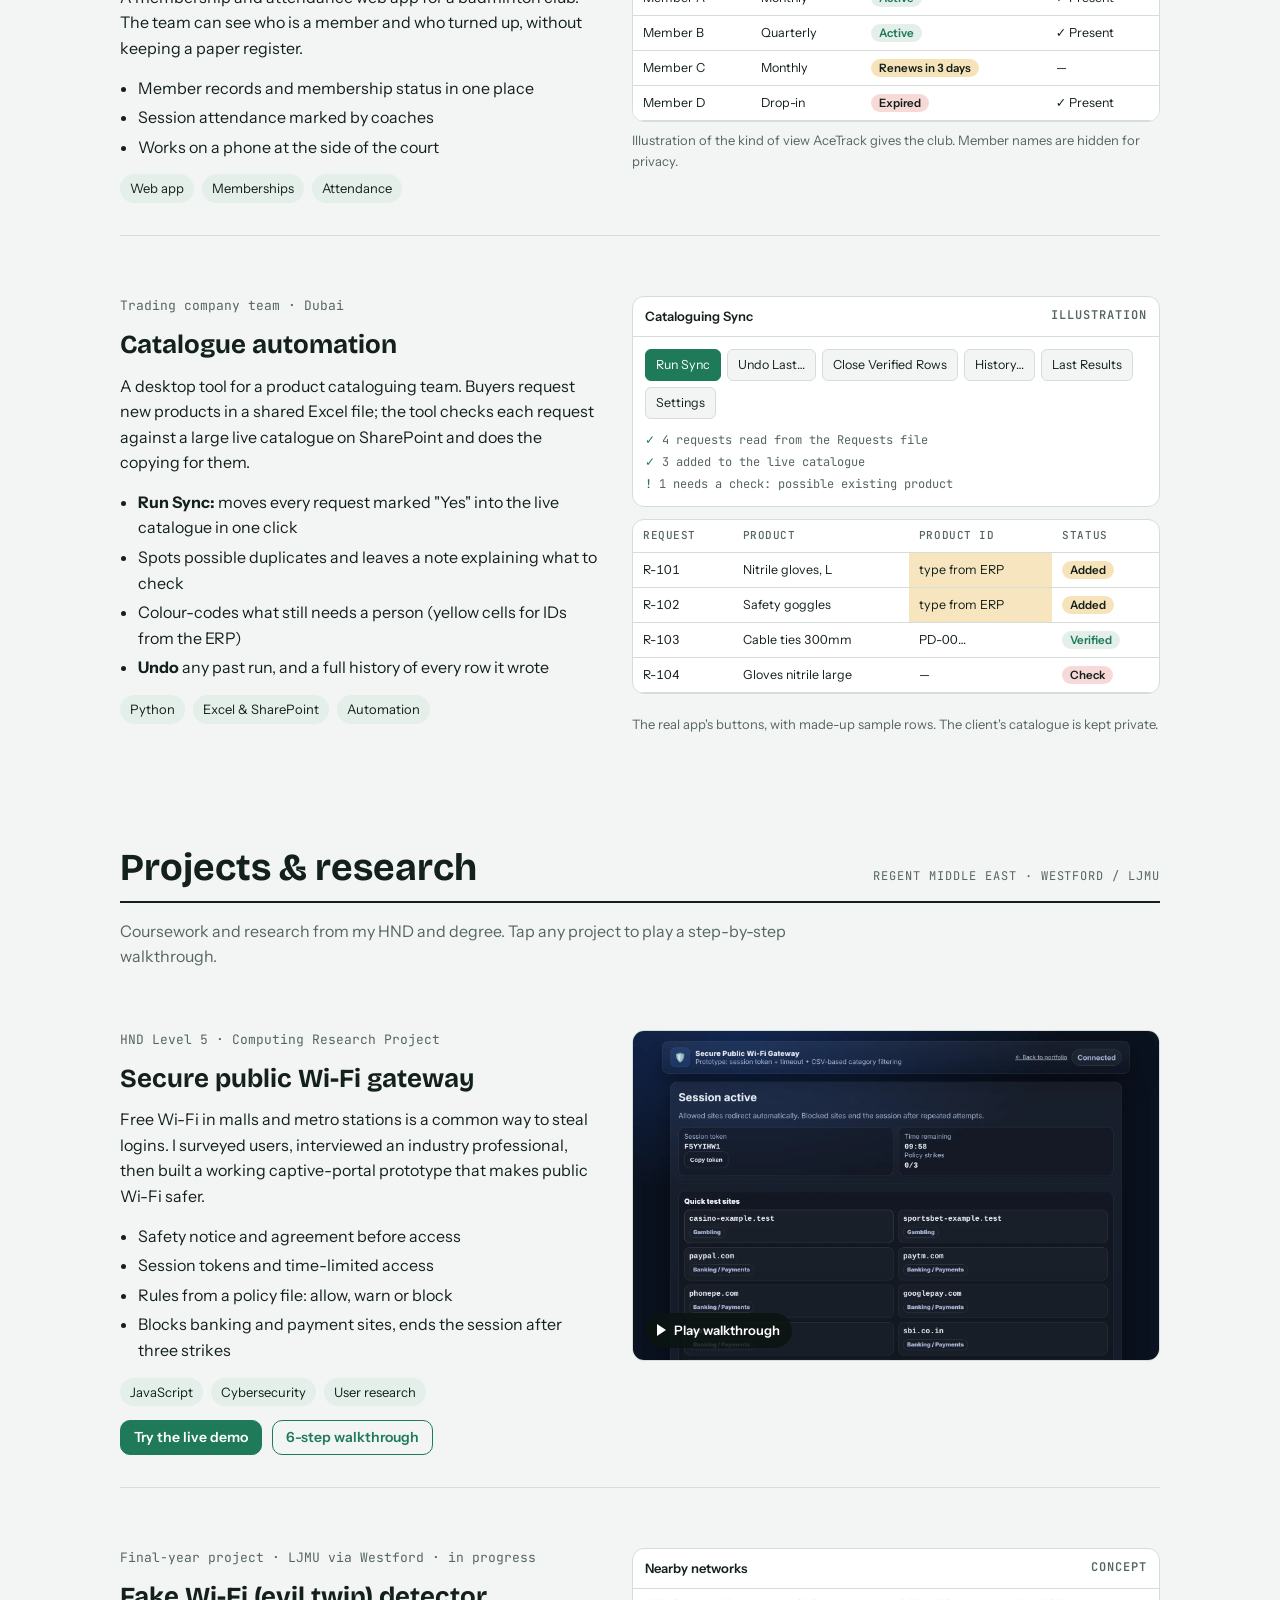
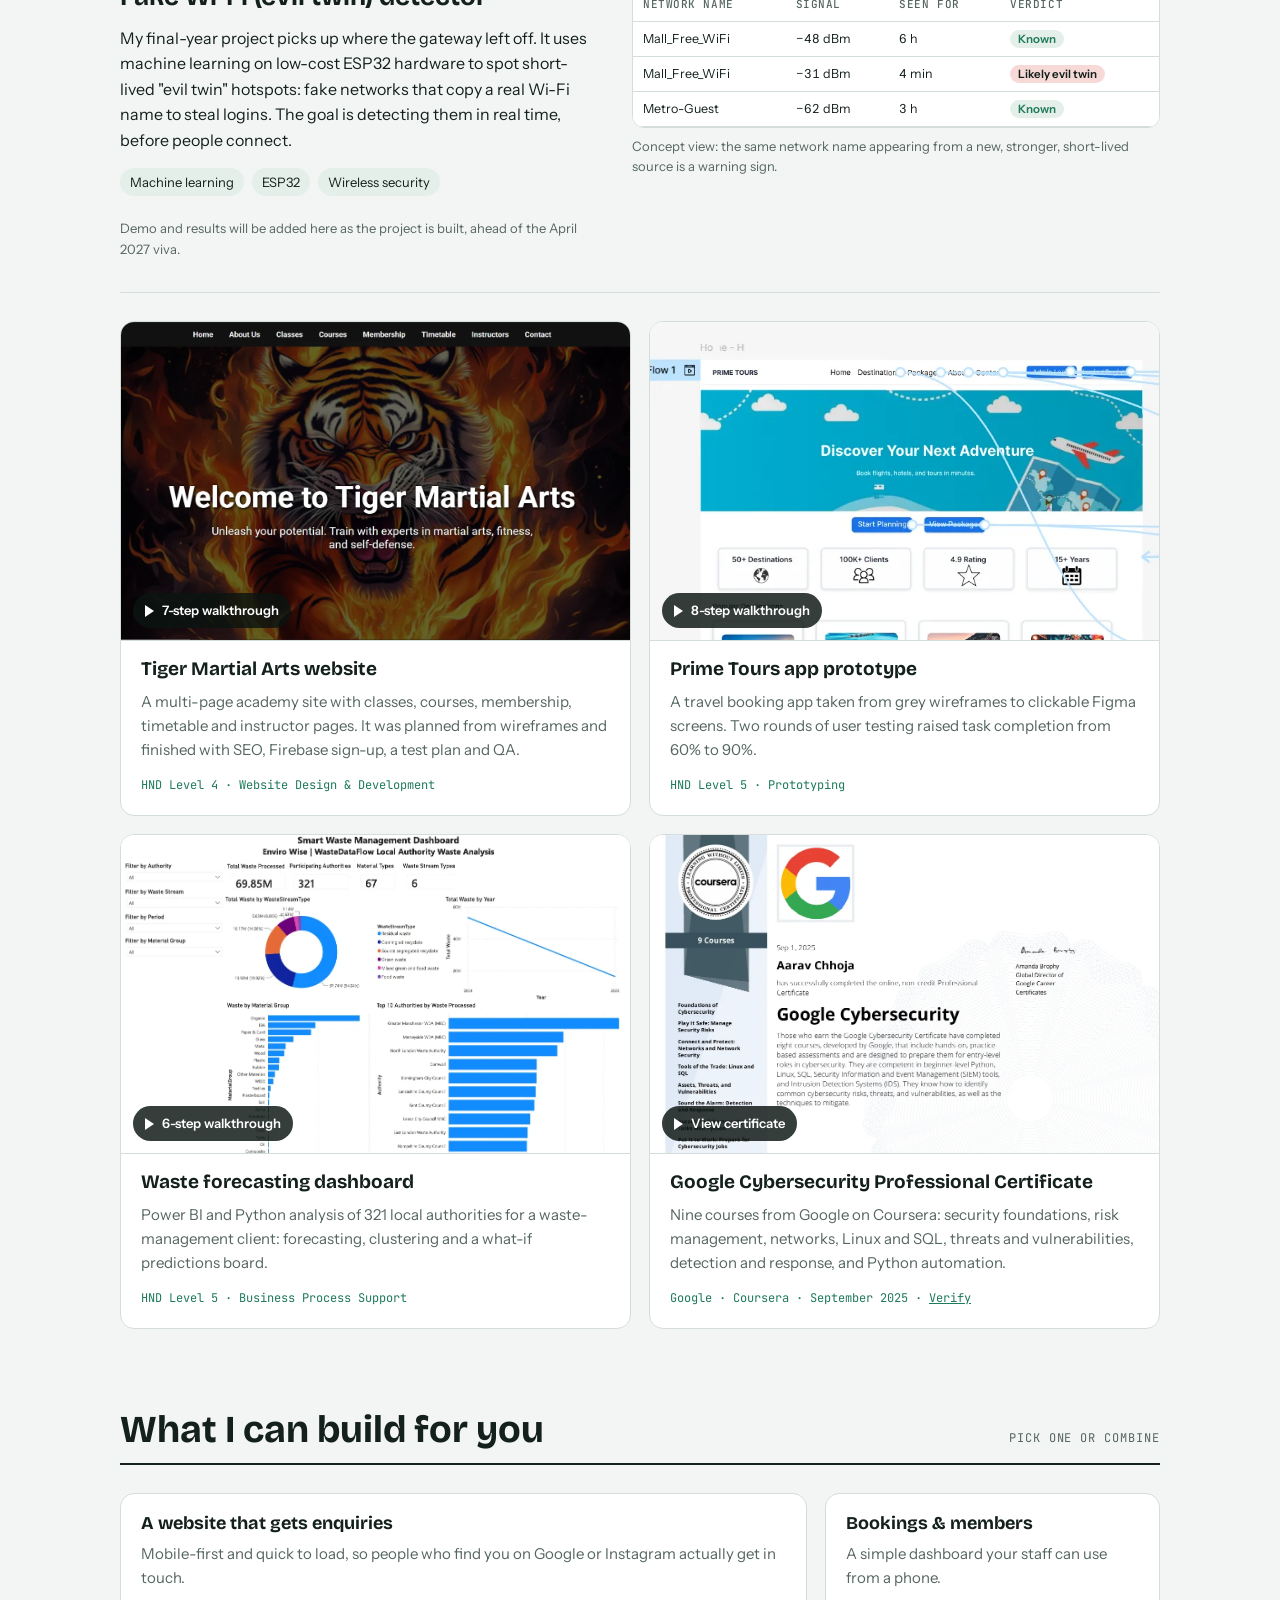
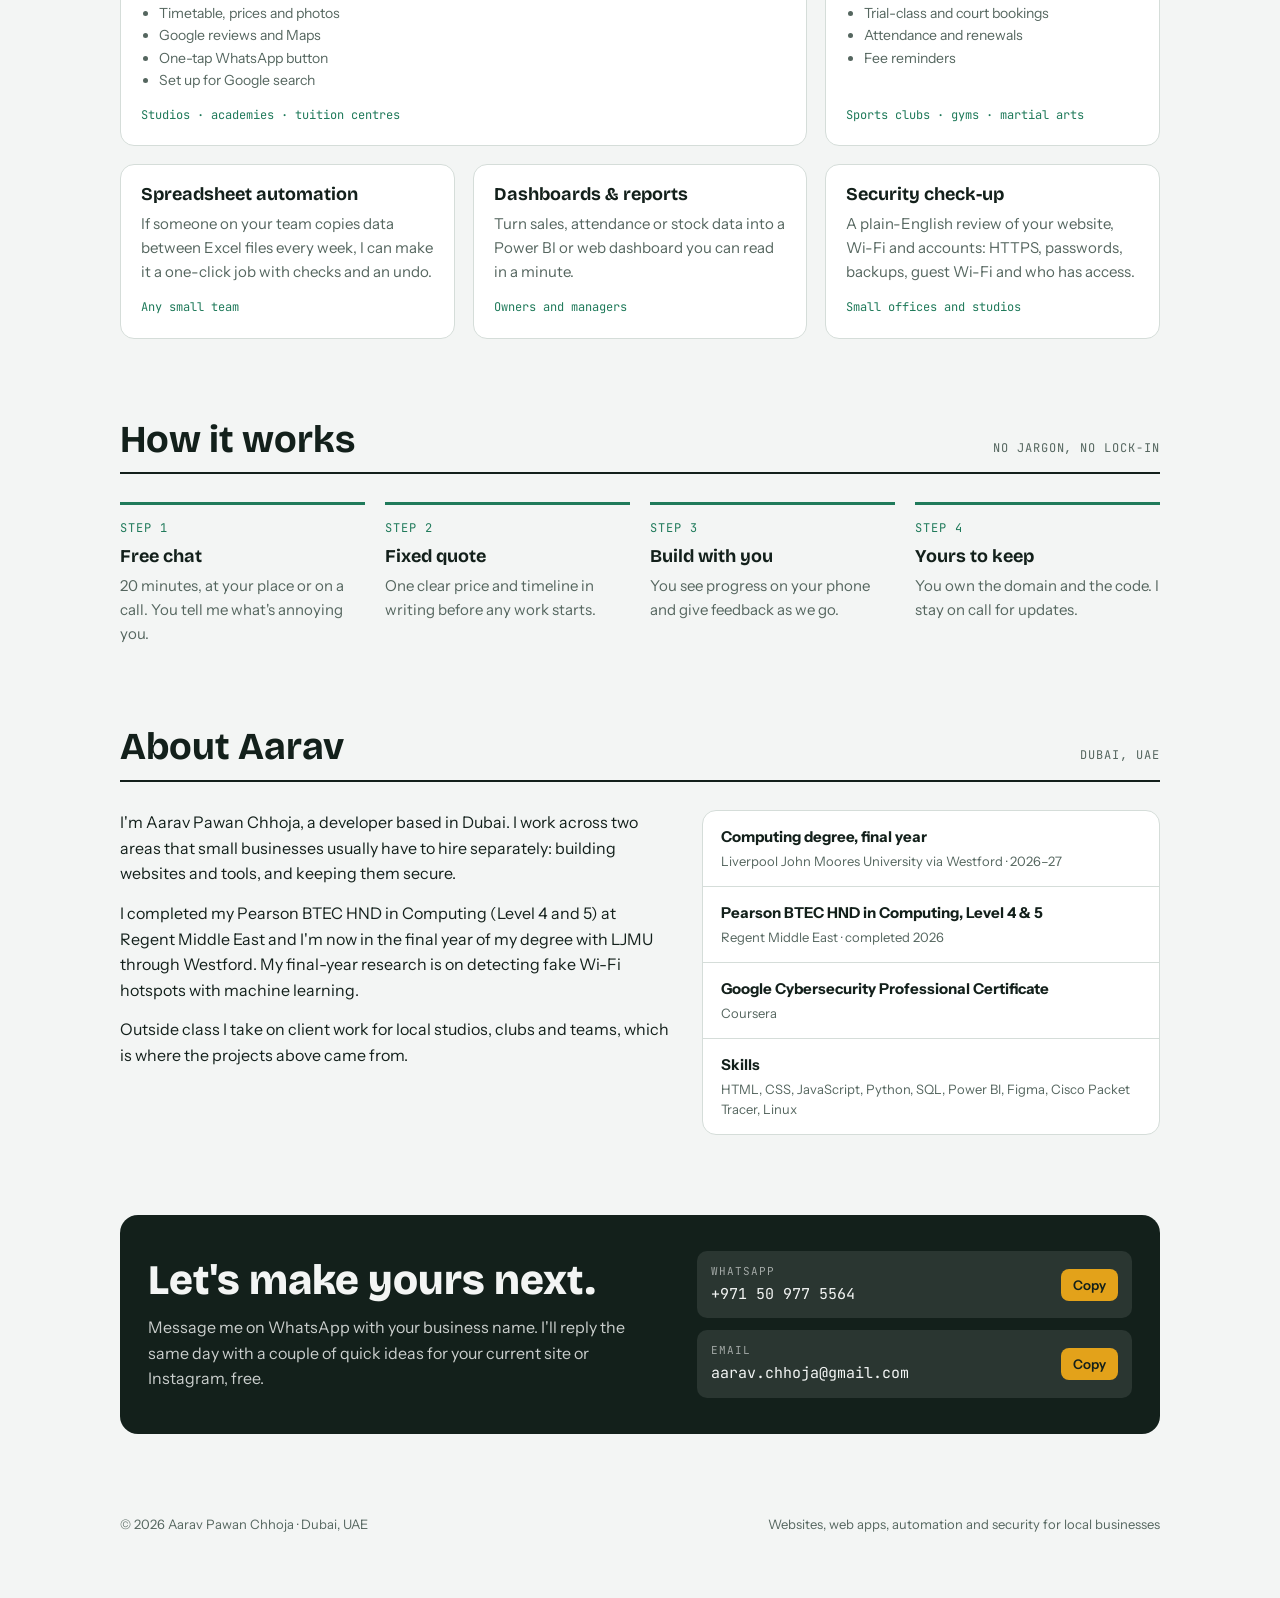
==== commit 705e0d27: "Add Google Search Console verification tag Added Google Search Console verification tag." ====
--- a/index.html
+++ b/index.html
@@ -26,7 +26,7 @@
 <meta name="twitter:image" content="https://aarav2006648.github.io/assets/og-cover.png">
 
 <!-- Paste your Google Search Console verification tag here (see README) -->
-<!-- <meta name="google-site-verification" content="YOUR-CODE"> -->
+google-site-verification: google7839064ff5d1b5e9.html
 
 <link rel="preconnect" href="https://fonts.googleapis.com">
 <link rel="preconnect" href="https://fonts.gstatic.com" crossorigin>
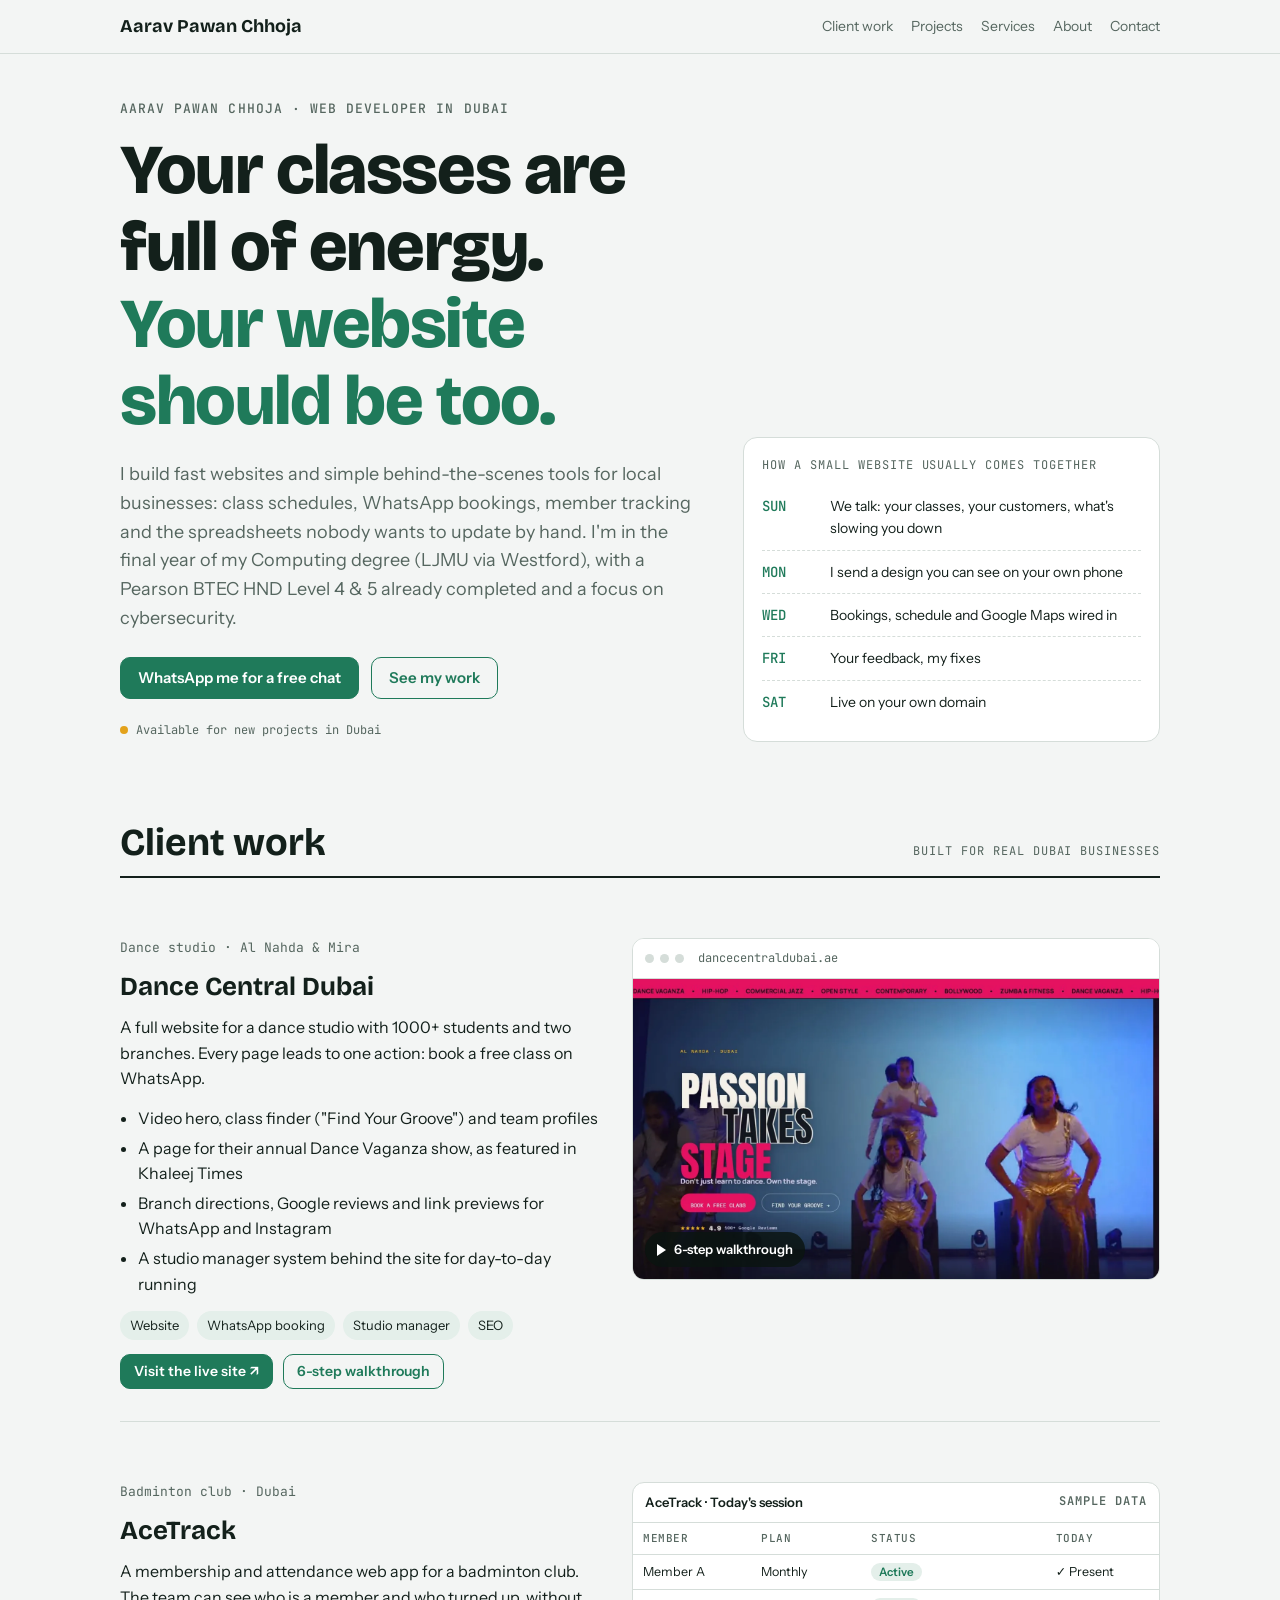
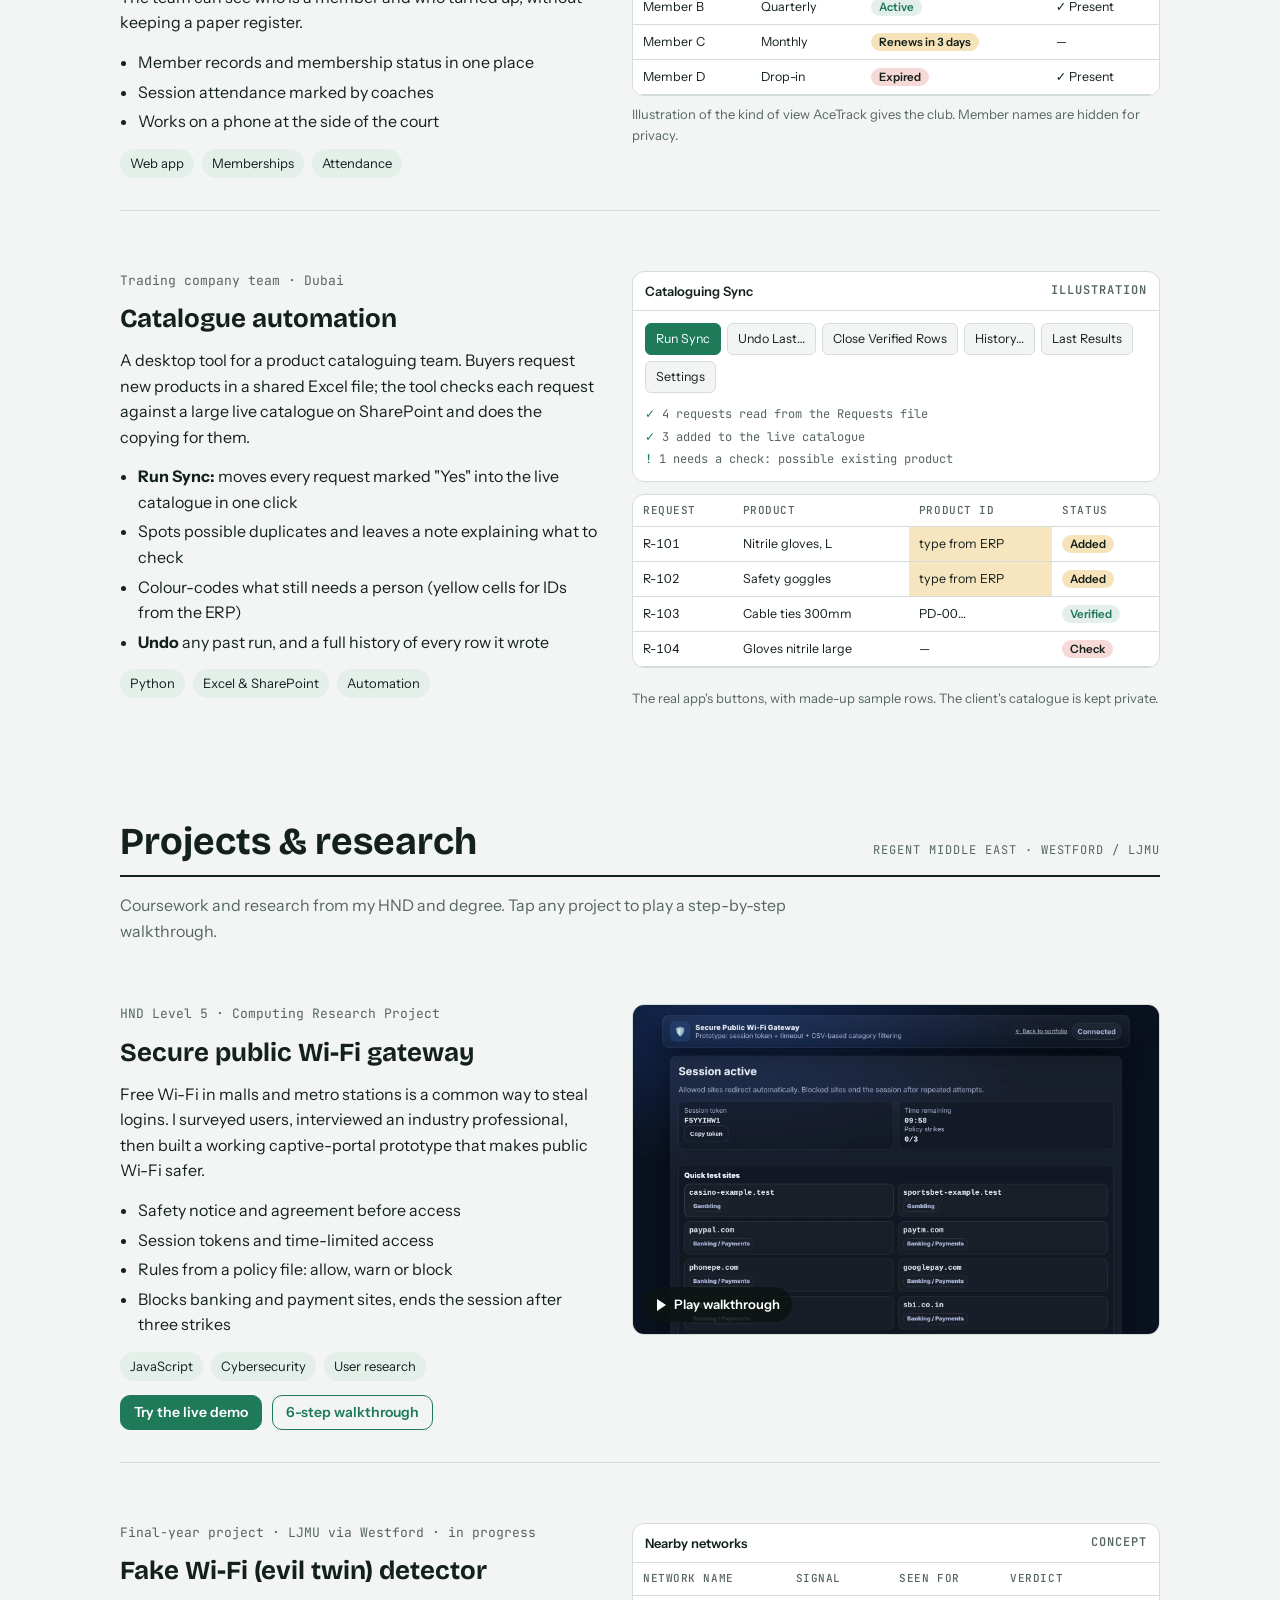
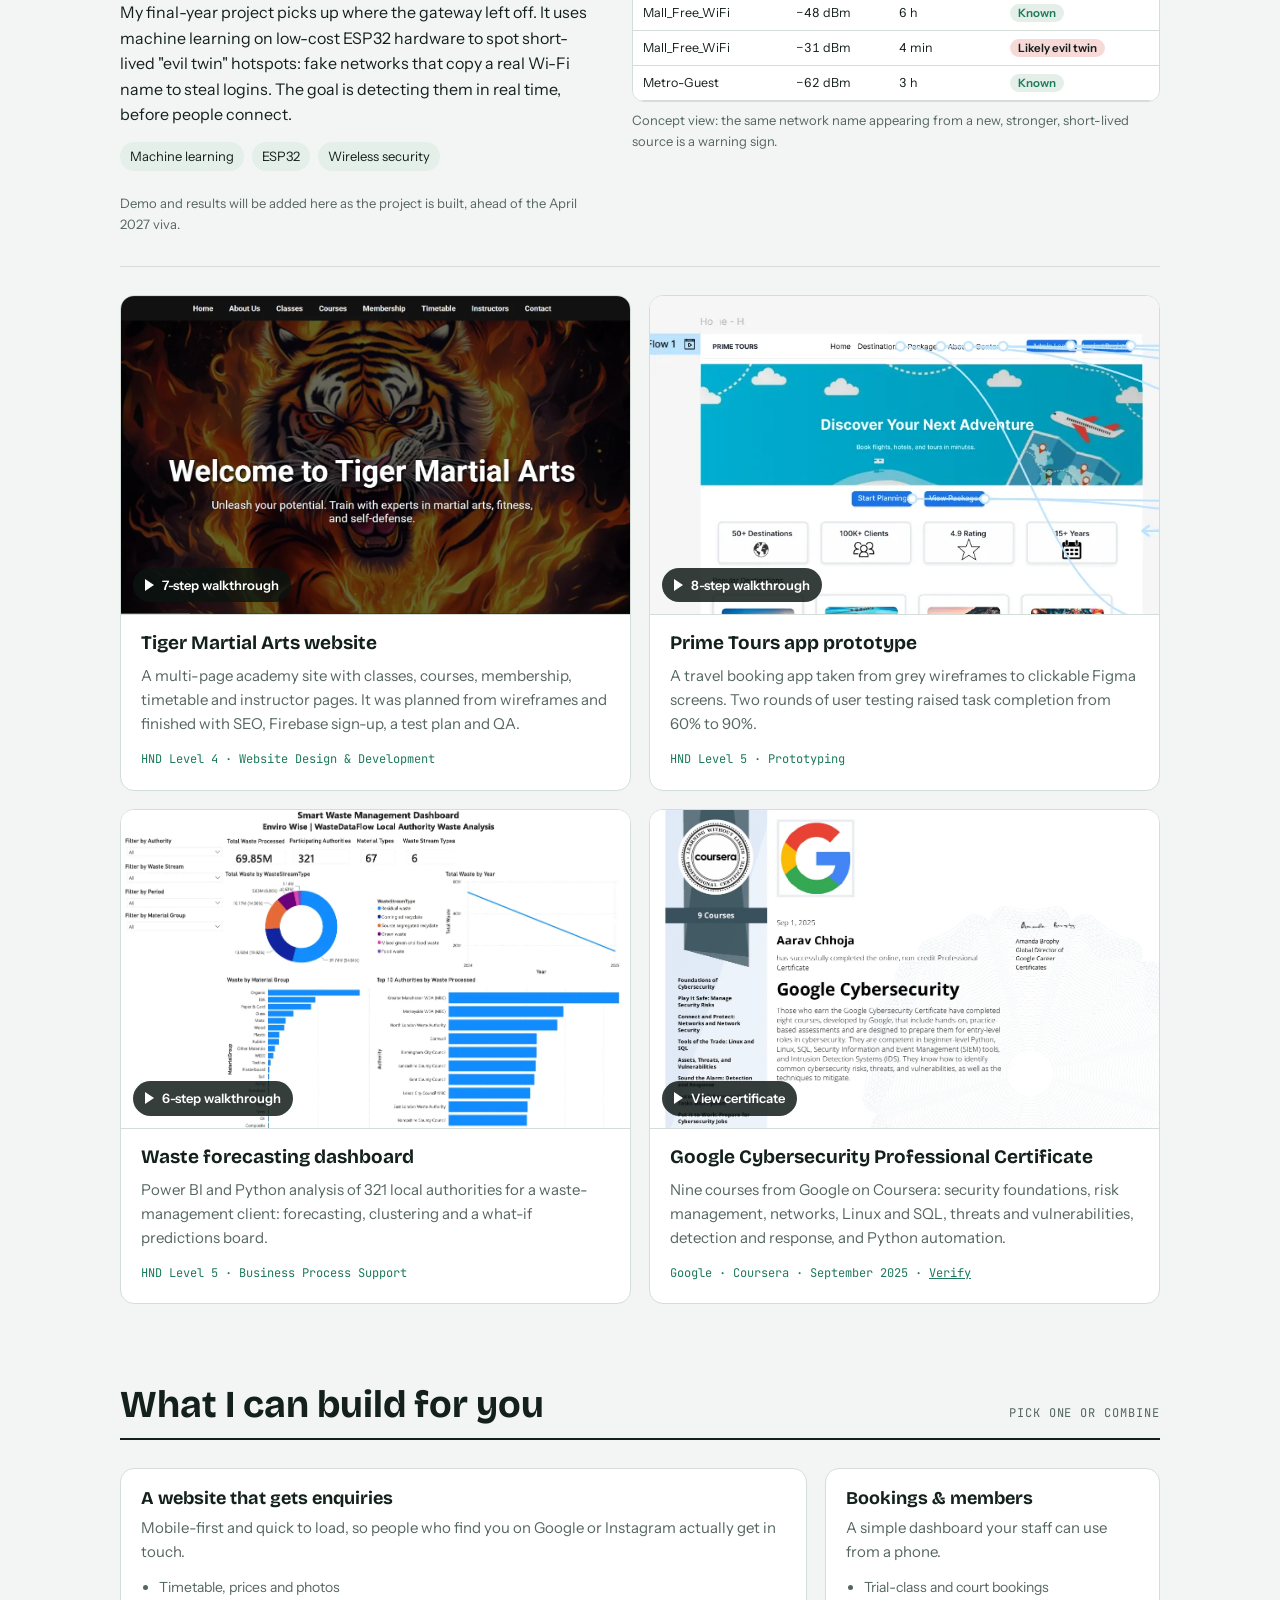
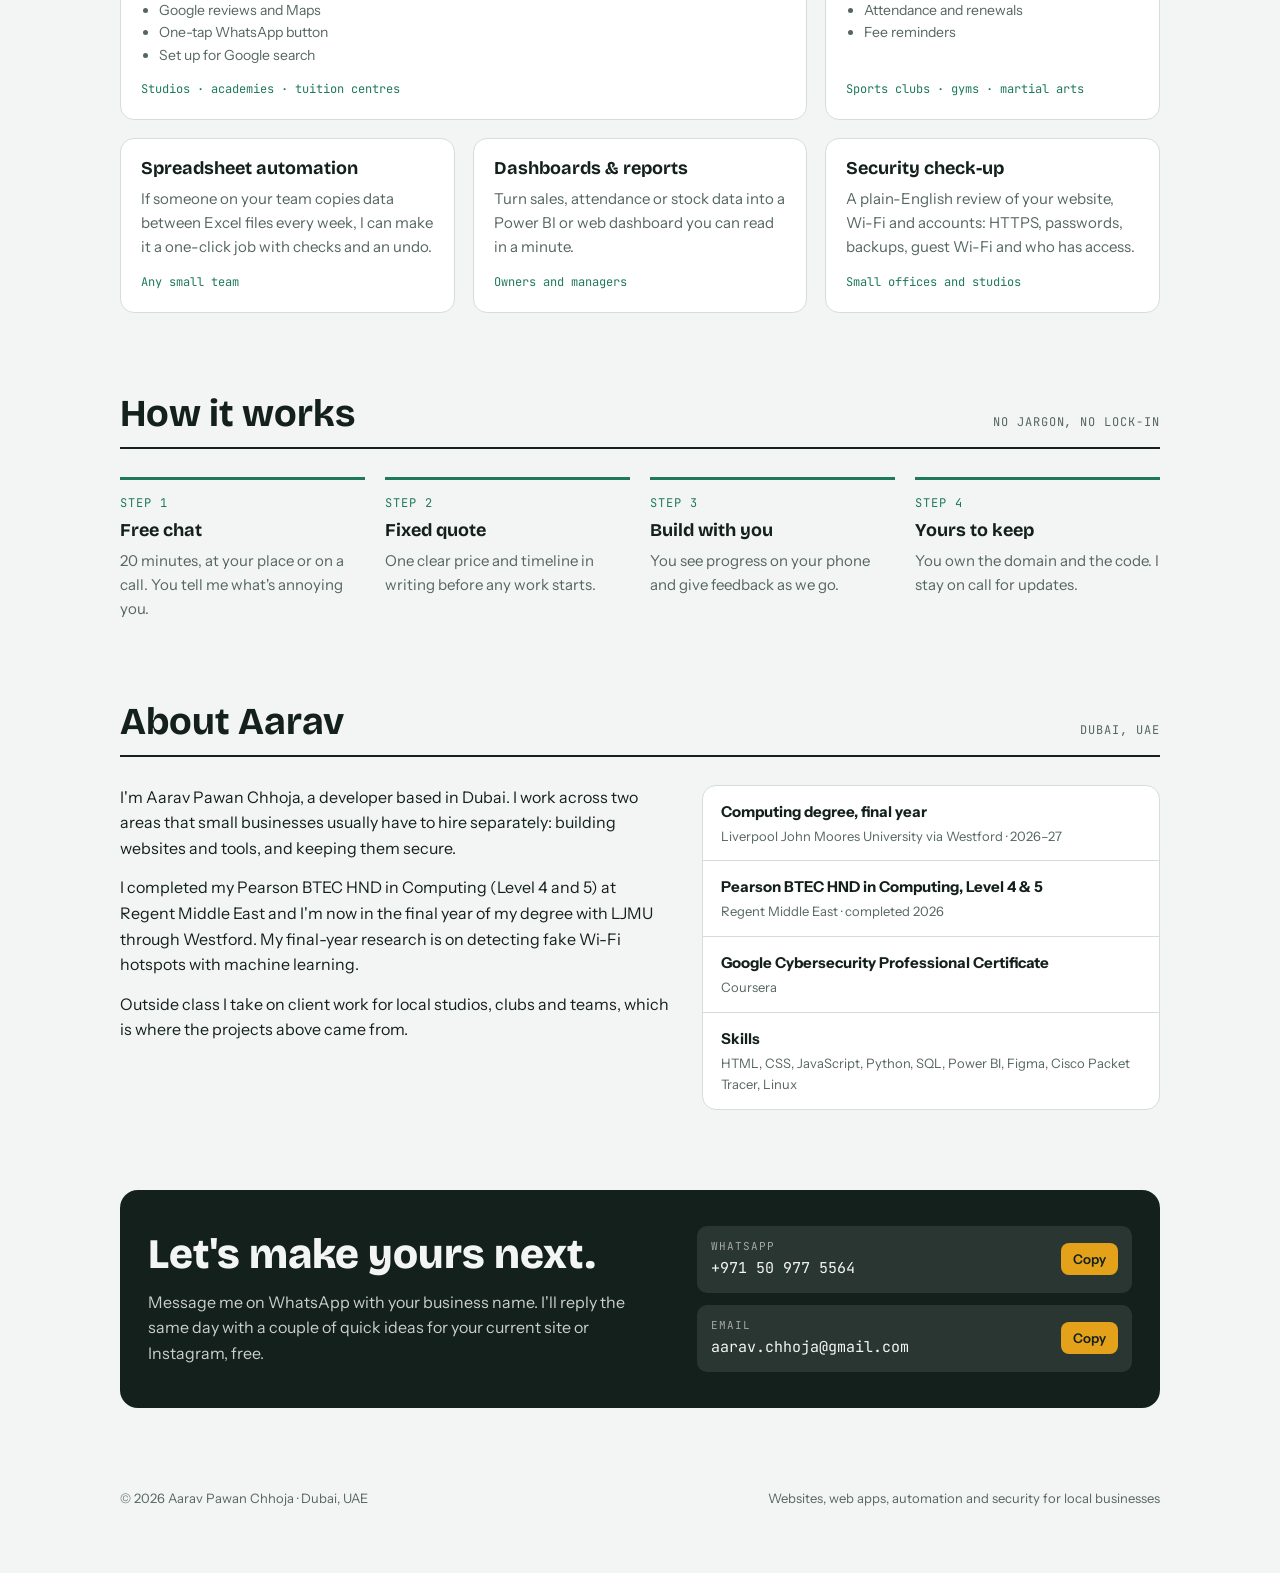
==== commit e6cb62bc: "Update index.html" ====
--- a/index.html
+++ b/index.html
@@ -26,7 +26,7 @@
 <meta name="twitter:image" content="https://aarav2006648.github.io/assets/og-cover.png">
 
 <!-- Paste your Google Search Console verification tag here (see README) -->
-google-site-verification: google7839064ff5d1b5e9.html
+<meta name="google-site-verification" content="gQNCsDYnikOvSg0YLJWVPczGLe0yIS_eu_r-_7DwWCQ" />
 
 <link rel="preconnect" href="https://fonts.googleapis.com">
 <link rel="preconnect" href="https://fonts.gstatic.com" crossorigin>
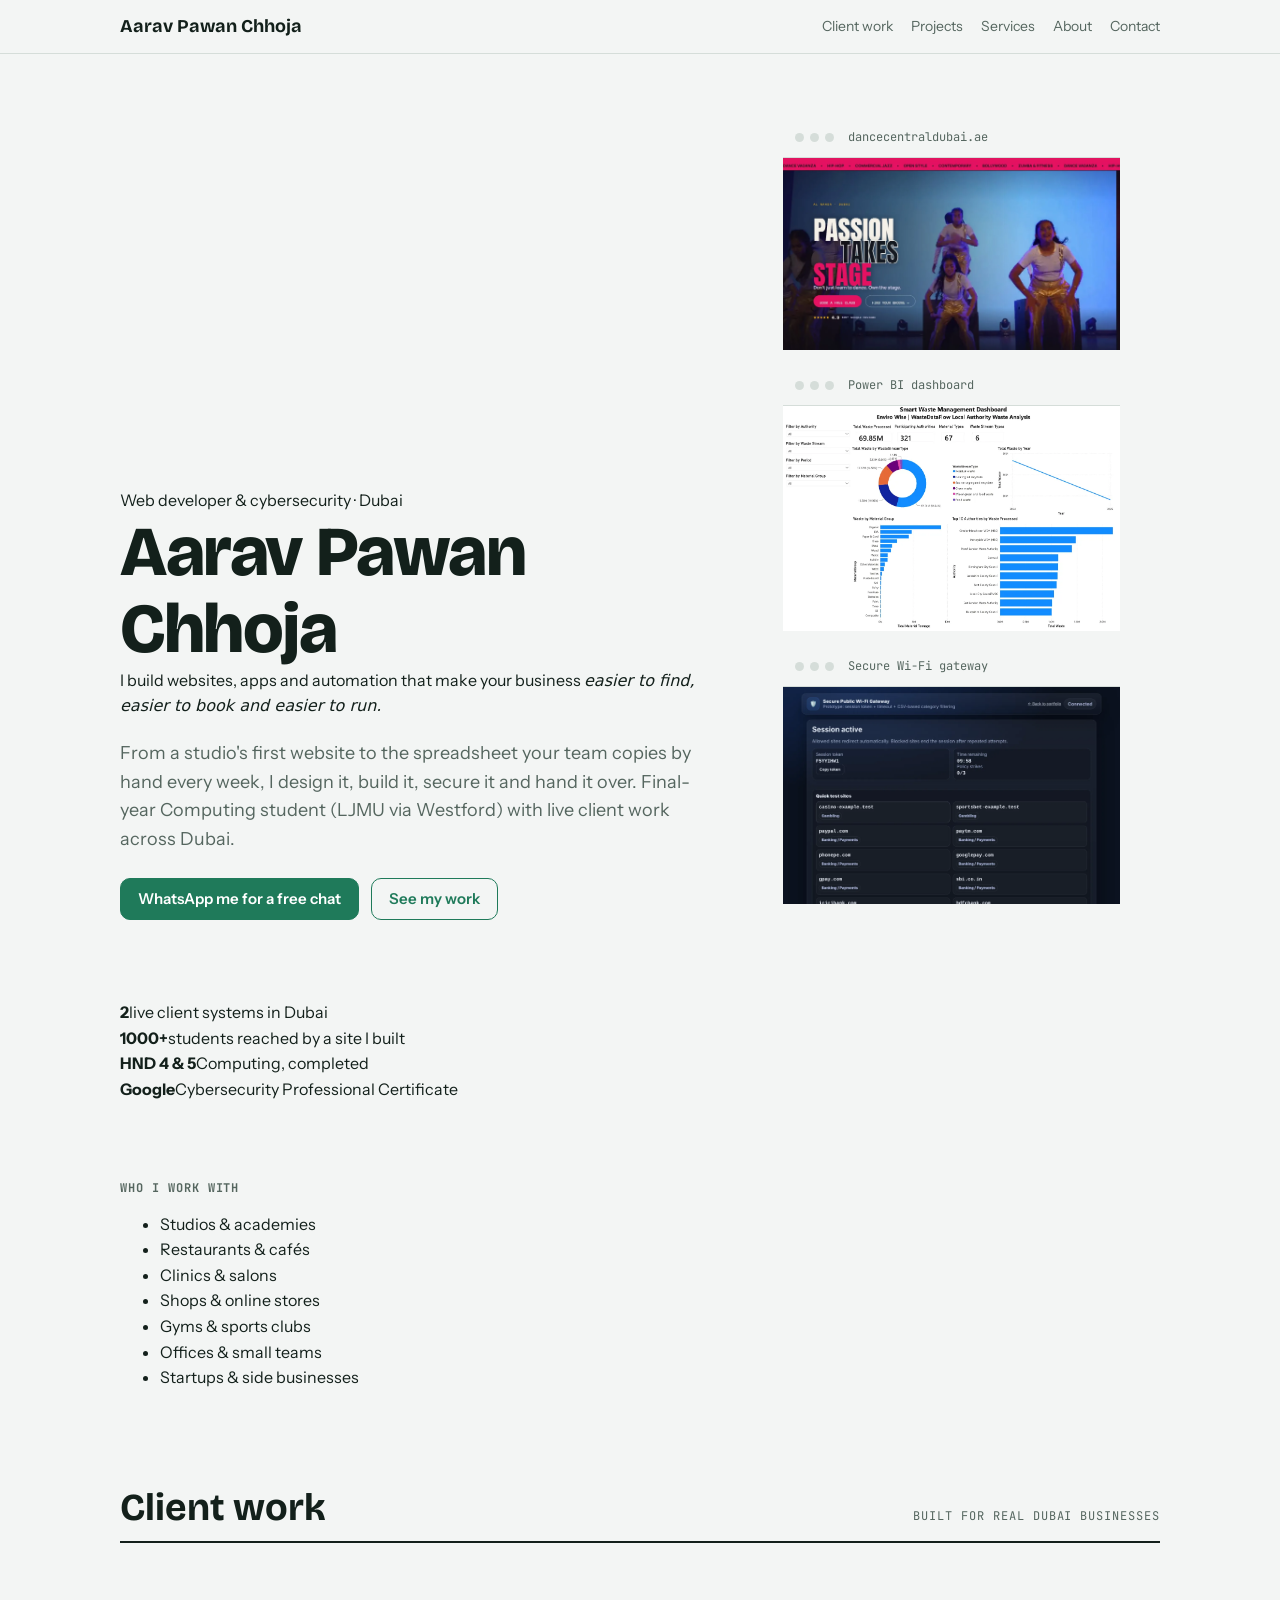
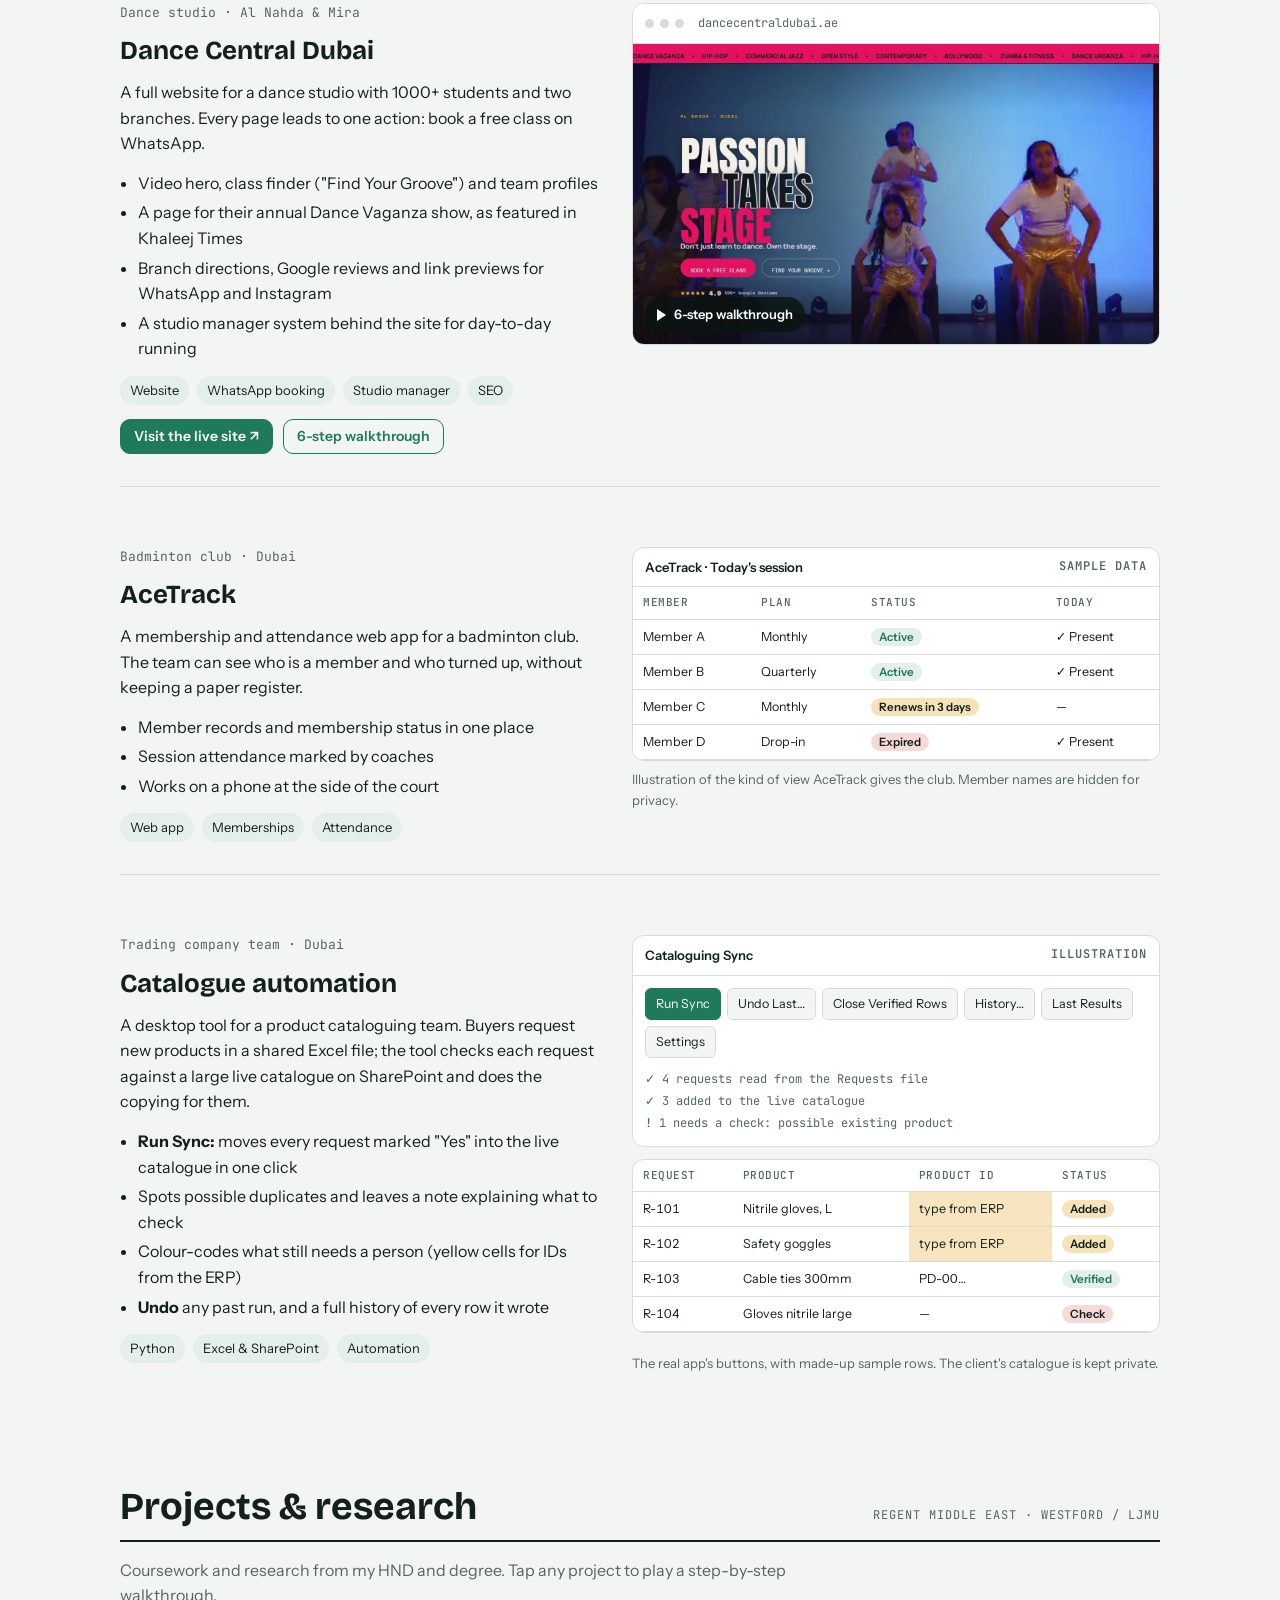
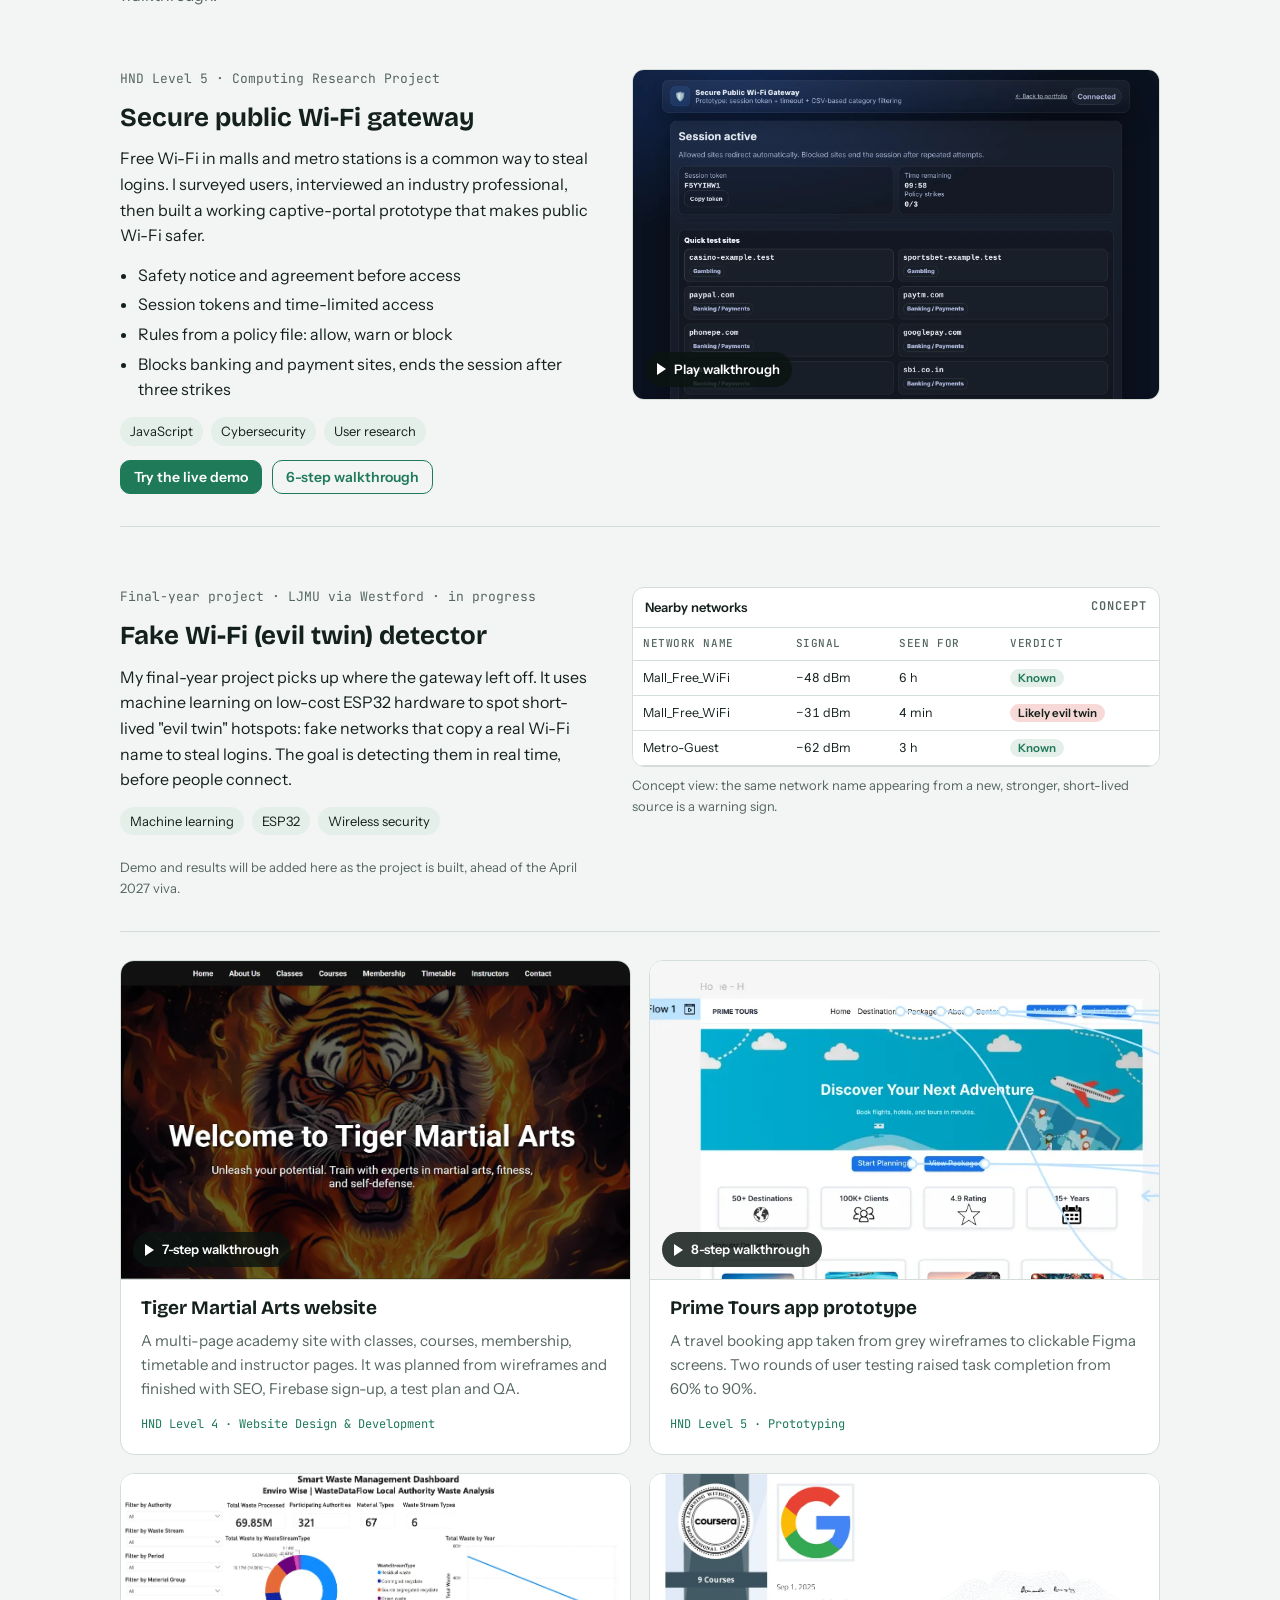
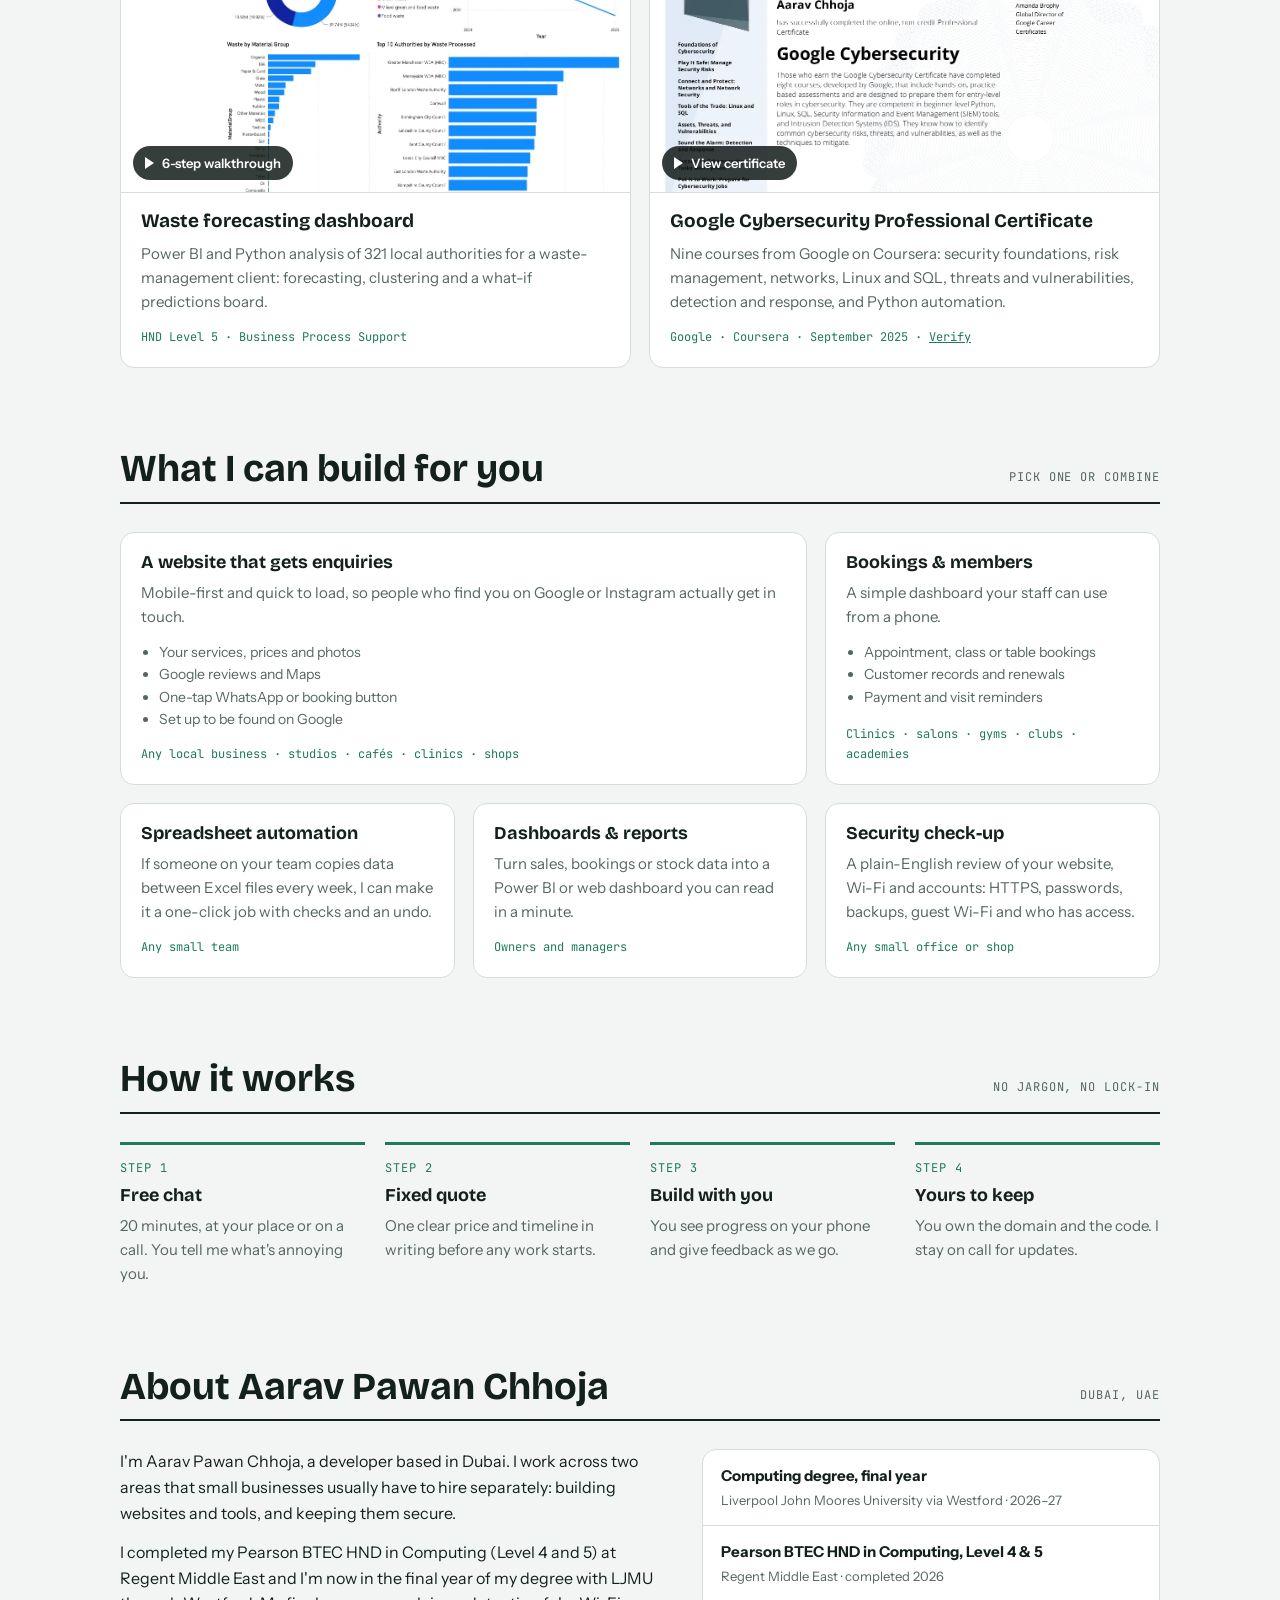
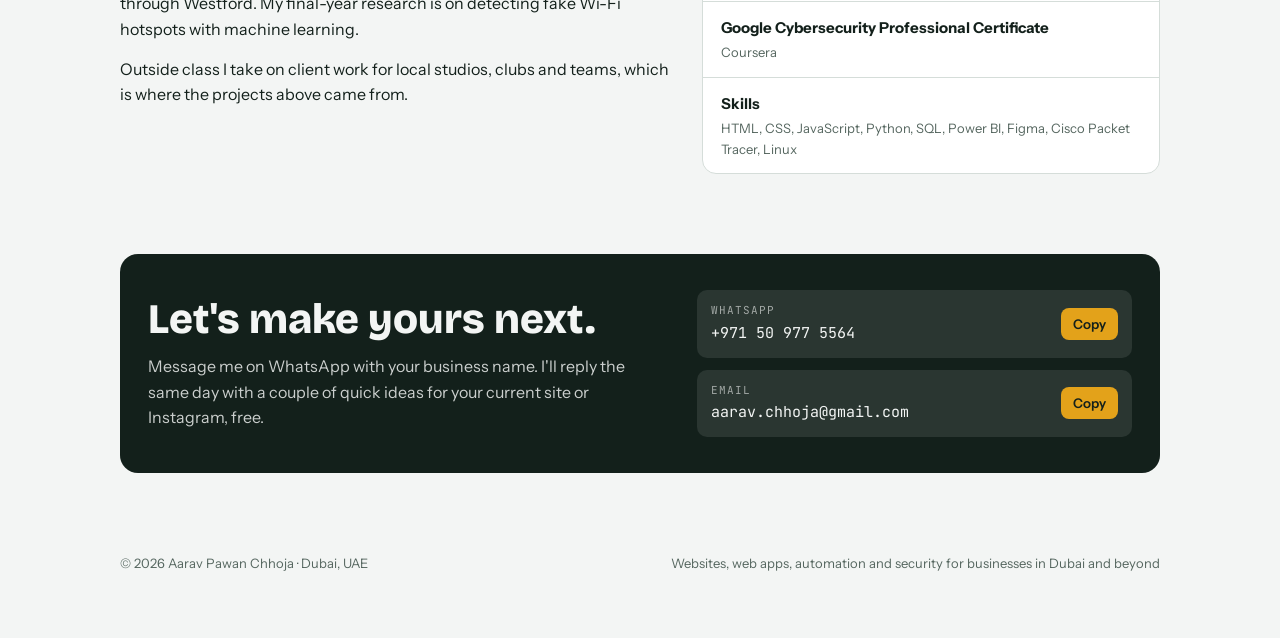
==== commit 22d8ed31: "Add files via upload" ====
--- a/index.html
+++ b/index.html
@@ -4,7 +4,7 @@
 <meta charset="utf-8">
 <meta name="viewport" content="width=device-width, initial-scale=1, viewport-fit=cover">
 <title>Aarav Pawan Chhoja | Web Developer &amp; Cybersecurity, Dubai</title>
-<meta name="description" content="Aarav Pawan Chhoja is a Dubai-based web developer and cybersecurity student building websites, booking tools and automation for studios, academies, clubs and small businesses.">
+<meta name="description" content="Aarav Pawan Chhoja (Aarav Chhoja) is a web developer and cybersecurity student in Dubai, UAE, building websites, booking systems, dashboards and automation for businesses of every kind.">
 <meta name="author" content="Aarav Pawan Chhoja">
 <meta name="robots" content="index, follow">
 <link rel="canonical" href="https://aarav2006648.github.io/">
@@ -14,7 +14,7 @@
 <meta property="og:type" content="website">
 <meta property="og:site_name" content="Aarav Pawan Chhoja">
 <meta property="og:title" content="Aarav Pawan Chhoja | Web Developer &amp; Cybersecurity, Dubai">
-<meta property="og:description" content="Websites, booking tools and automation for Dubai studios, academies and clubs. See live work and project walkthroughs.">
+<meta property="og:description" content="Websites, booking systems and automation for businesses in Dubai. See live client work and project walkthroughs.">
 <meta property="og:url" content="https://aarav2006648.github.io/">
 <meta property="og:image" content="https://aarav2006648.github.io/assets/og-cover.png">
 <meta property="og:image:width" content="1200">
@@ -22,11 +22,11 @@
 <meta property="og:locale" content="en_AE">
 <meta name="twitter:card" content="summary_large_image">
 <meta name="twitter:title" content="Aarav Pawan Chhoja | Web Developer &amp; Cybersecurity, Dubai">
-<meta name="twitter:description" content="Websites, booking tools and automation for Dubai studios, academies and clubs.">
+<meta name="twitter:description" content="Websites, booking systems and automation for businesses in Dubai.">
 <meta name="twitter:image" content="https://aarav2006648.github.io/assets/og-cover.png">
 
 <!-- Paste your Google Search Console verification tag here (see README) -->
-<meta name="google-site-verification" content="gQNCsDYnikOvSg0YLJWVPczGLe0yIS_eu_r-_7DwWCQ" />
+<!-- <meta name="google-site-verification" content="YOUR-CODE"> -->
 
 <link rel="preconnect" href="https://fonts.googleapis.com">
 <link rel="preconnect" href="https://fonts.gstatic.com" crossorigin>
@@ -41,7 +41,7 @@
       "@type": "Person",
       "@id": "https://aarav2006648.github.io/#person",
       "name": "Aarav Pawan Chhoja",
-      "alternateName": ["Aarav Chhoja"],
+      "alternateName": ["Aarav Chhoja", "Aarav P. Chhoja", "Aarav2006648"],
       "givenName": "Aarav",
       "familyName": "Chhoja",
       "url": "https://aarav2006648.github.io/",
@@ -56,7 +56,8 @@
       ],
       "hasCredential": {"@type": "EducationalOccupationalCredential", "name": "Google Cybersecurity Professional Certificate"},
       "knowsAbout": ["Web development", "Cybersecurity", "Network security", "Python automation", "Power BI", "Machine learning", "Database design", "UX prototyping"],
-      "sameAs": ["https://github.com/Aarav2006648"]
+      "sameAs": ["https://github.com/Aarav2006648"],
+      "description": "Web developer and cybersecurity student in Dubai building websites, booking systems and automation for businesses."
     },
     {
       "@type": "WebSite",
@@ -88,23 +89,35 @@
 <main class="wrap" id="top">
 
   <section class="hero">
-    <div>
-      <h1><span class="who">Aarav Pawan Chhoja · Web developer in Dubai</span>Your classes are full of energy. <em>Your website should be too.</em></h1>
-      <p class="lede">I build fast websites and simple behind-the-scenes tools for local businesses: class schedules, WhatsApp bookings, member tracking and the spreadsheets nobody wants to update by hand. I'm in the final year of my Computing degree (LJMU via Westford), with a Pearson BTEC HND Level 4 &amp; 5 already completed and a focus on cybersecurity.</p>
+    <div class="hero-copy">
+      <p class="eyebrow"><span class="dot"></span>Web developer &amp; cybersecurity · Dubai</p>
+      <h1>Aarav Pawan Chhoja</h1>
+      <p class="tagline">I build websites, apps and automation that make your business <em>easier to find, easier to book and easier to run.</em></p>
+      <p class="lede">From a studio's first website to the spreadsheet your team copies by hand every week, I design it, build it, secure it and hand it over. Final-year Computing student (LJMU via Westford) with live client work across Dubai.</p>
       <div class="cta">
-        <a class="btn primary" href="https://wa.me/971509775564?text=Hi%20Aarav%2C%20I%27d%20like%20to%20chat%20about%20a%20website" target="_blank" rel="noopener">WhatsApp me for a free chat</a>
+        <a class="btn primary" href="https://wa.me/971509775564?text=Hi%20Aarav%2C%20I%27d%20like%20to%20chat%20about%20a%20project" target="_blank" rel="noopener">WhatsApp me for a free chat</a>
         <a class="btn" href="#work">See my work</a>
       </div>
-      <div class="status"><span class="dot"></span>Available for new projects in Dubai</div>
-    </div>
-    <aside class="slate" aria-label="How a small website comes together">
-      <span class="label">How a small website usually comes together</span>
-      <div class="slot"><b>SUN</b><span>We talk: your classes, your customers, what's slowing you down</span></div>
-      <div class="slot"><b>MON</b><span>I send a design you can see on your own phone</span></div>
-      <div class="slot"><b>WED</b><span>Bookings, schedule and Google Maps wired in</span></div>
-      <div class="slot"><b>FRI</b><span>Your feedback, my fixes</span></div>
-      <div class="slot"><b>SAT</b><span>Live on your own domain</span></div>
-    </aside>
+    </div>
+    <div class="stack" aria-label="Screens from recent projects">
+      <figure class="win w1"><div class="frame-bar"><i></i><i></i><i></i><span>dancecentraldubai.ae</span></div><img src="assets/img/dc-home.webp" width="1440" height="822" alt="Dance Central Dubai website home page"></figure>
+      <figure class="win w2"><div class="frame-bar"><i></i><i></i><i></i><span>Power BI dashboard</span></div><img src="assets/img/waste-dashboard.webp" width="1121" height="748" alt="Power BI waste management dashboard"></figure>
+      <figure class="win w3"><div class="frame-bar"><i></i><i></i><i></i><span>Secure Wi-Fi gateway</span></div><img src="assets/img/gateway-3.webp" width="1600" height="1031" alt="Secure Wi-Fi gateway prototype with an active session"></figure>
+    </div>
+  </section>
+
+  <section class="proof" aria-label="At a glance">
+    <div><b>2</b><span>live client systems in Dubai</span></div>
+    <div><b>1000+</b><span>students reached by a site I built</span></div>
+    <div><b>HND 4 &amp; 5</b><span>Computing, completed</span></div>
+    <div><b>Google</b><span>Cybersecurity Professional Certificate</span></div>
+  </section>
+
+  <section class="who-for" aria-labelledby="who-h">
+    <h2 id="who-h" class="label">Who I work with</h2>
+    <ul>
+      <li>Studios &amp; academies</li><li>Restaurants &amp; cafés</li><li>Clinics &amp; salons</li><li>Shops &amp; online stores</li><li>Gyms &amp; sports clubs</li><li>Offices &amp; small teams</li><li>Startups &amp; side businesses</li>
+    </ul>
   </section>
 
   <!-- CLIENT WORK -->
@@ -312,11 +325,11 @@
   <section class="sec" id="services" aria-labelledby="svc-h">
     <div class="sec-head"><h2 id="svc-h">What I can build for you</h2><span class="label">Pick one or combine</span></div>
     <div class="grid3">
-      <div class="svc wide"><h3>A website that gets enquiries</h3><p>Mobile-first and quick to load, so people who find you on Google or Instagram actually get in touch.</p><ul><li>Timetable, prices and photos</li><li>Google reviews and Maps</li><li>One-tap WhatsApp button</li><li>Set up for Google search</li></ul><span class="for">Studios · academies · tuition centres</span></div>
-      <div class="svc"><h3>Bookings &amp; members</h3><p>A simple dashboard your staff can use from a phone.</p><ul><li>Trial-class and court bookings</li><li>Attendance and renewals</li><li>Fee reminders</li></ul><span class="for">Sports clubs · gyms · martial arts</span></div>
+      <div class="svc wide"><h3>A website that gets enquiries</h3><p>Mobile-first and quick to load, so people who find you on Google or Instagram actually get in touch.</p><ul><li>Your services, prices and photos</li><li>Google reviews and Maps</li><li>One-tap WhatsApp or booking button</li><li>Set up to be found on Google</li></ul><span class="for">Any local business · studios · cafés · clinics · shops</span></div>
+      <div class="svc"><h3>Bookings &amp; members</h3><p>A simple dashboard your staff can use from a phone.</p><ul><li>Appointment, class or table bookings</li><li>Customer records and renewals</li><li>Payment and visit reminders</li></ul><span class="for">Clinics · salons · gyms · clubs · academies</span></div>
       <div class="svc"><h3>Spreadsheet automation</h3><p>If someone on your team copies data between Excel files every week, I can make it a one-click job with checks and an undo.</p><span class="for">Any small team</span></div>
-      <div class="svc"><h3>Dashboards &amp; reports</h3><p>Turn sales, attendance or stock data into a Power BI or web dashboard you can read in a minute.</p><span class="for">Owners and managers</span></div>
-      <div class="svc"><h3>Security check-up</h3><p>A plain-English review of your website, Wi-Fi and accounts: HTTPS, passwords, backups, guest Wi-Fi and who has access.</p><span class="for">Small offices and studios</span></div>
+      <div class="svc"><h3>Dashboards &amp; reports</h3><p>Turn sales, bookings or stock data into a Power BI or web dashboard you can read in a minute.</p><span class="for">Owners and managers</span></div>
+      <div class="svc"><h3>Security check-up</h3><p>A plain-English review of your website, Wi-Fi and accounts: HTTPS, passwords, backups, guest Wi-Fi and who has access.</p><span class="for">Any small office or shop</span></div>
     </div>
   </section>
 
@@ -333,7 +346,7 @@
 
   <!-- ABOUT -->
   <section class="sec" id="about" aria-labelledby="about-h">
-    <div class="sec-head"><h2 id="about-h">About Aarav</h2><span class="label">Dubai, UAE</span></div>
+    <div class="sec-head"><h2 id="about-h">About Aarav Pawan Chhoja</h2><span class="label">Dubai, UAE</span></div>
     <div class="about">
       <div class="body">
         <p>I'm Aarav Pawan Chhoja, a developer based in Dubai. I work across two areas that small businesses usually have to hire separately: building websites and tools, and keeping them secure.</p>
@@ -363,7 +376,7 @@
 
   <footer class="foot">
     <span>© <span id="yr">2026</span> Aarav Pawan Chhoja · Dubai, UAE</span>
-    <span>Websites, web apps, automation and security for local businesses</span>
+    <span>Websites, web apps, automation and security for businesses in Dubai and beyond</span>
   </footer>
 </main>
 
